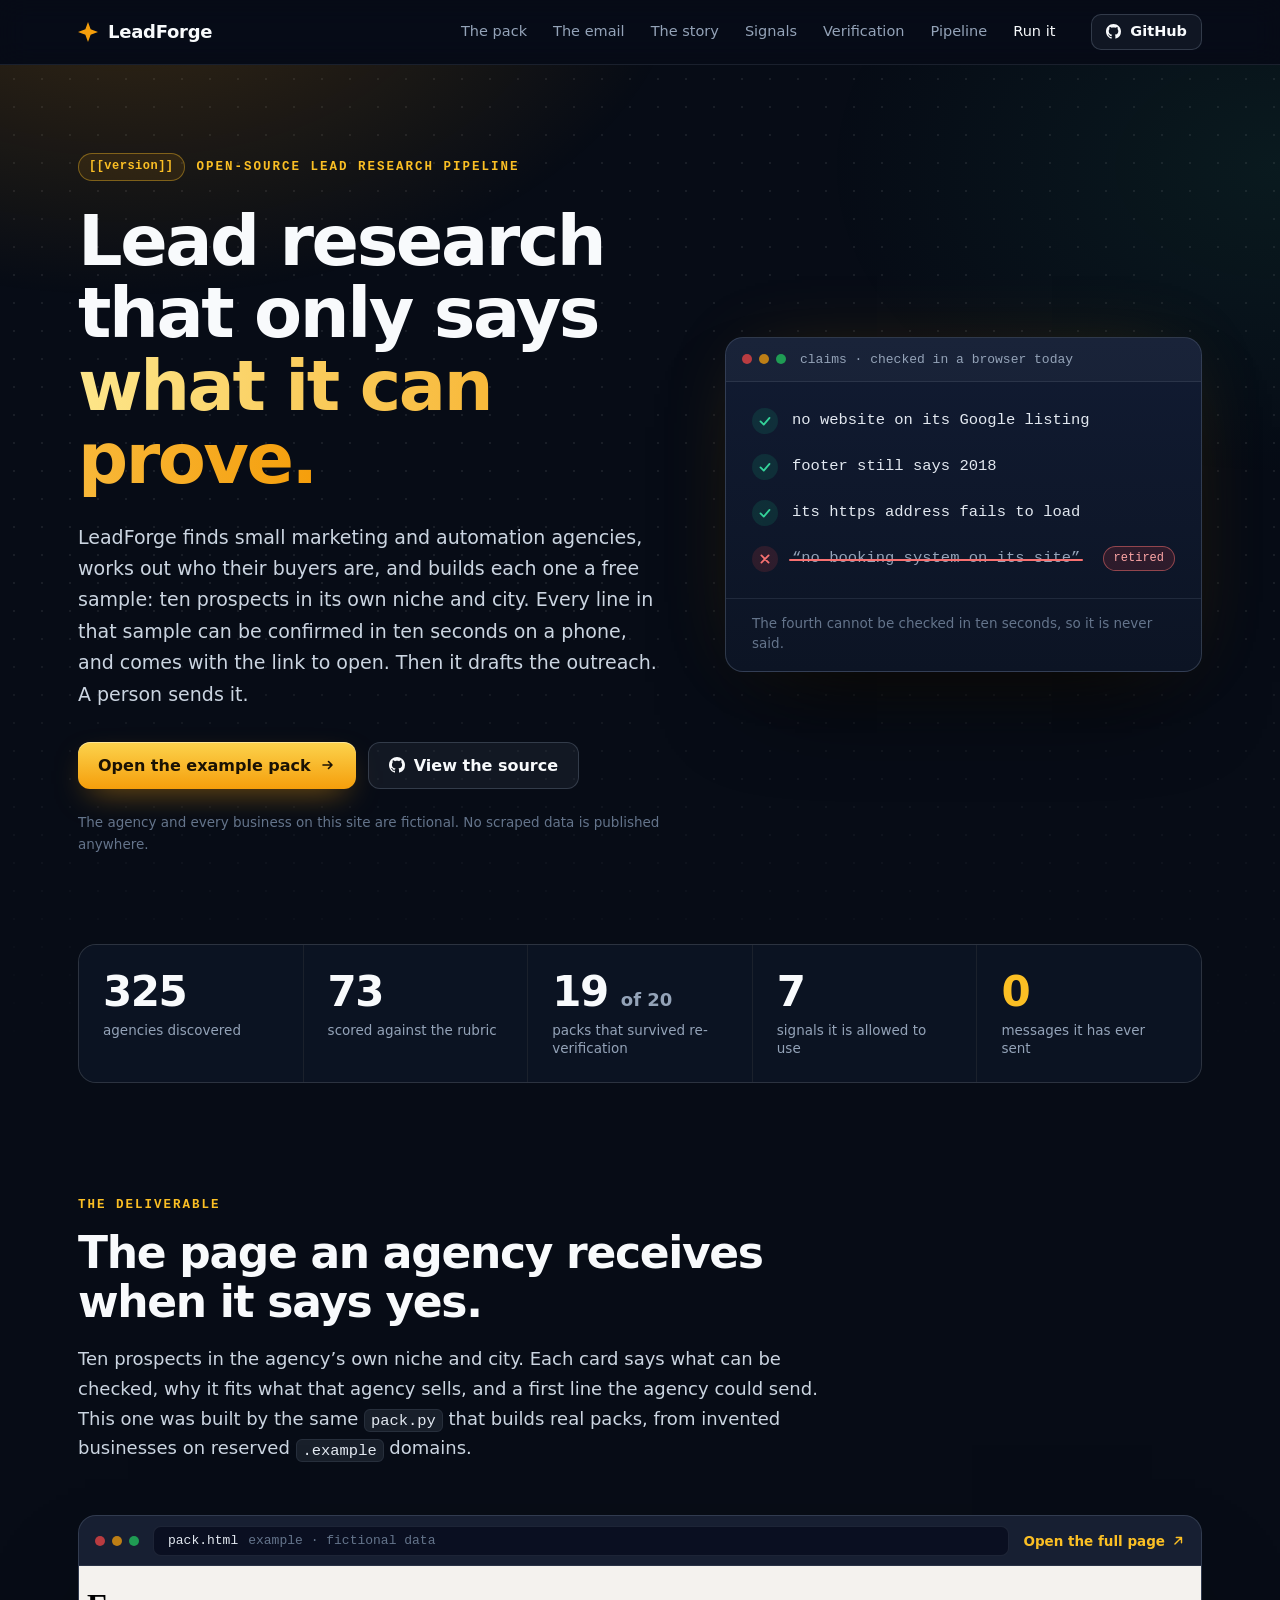
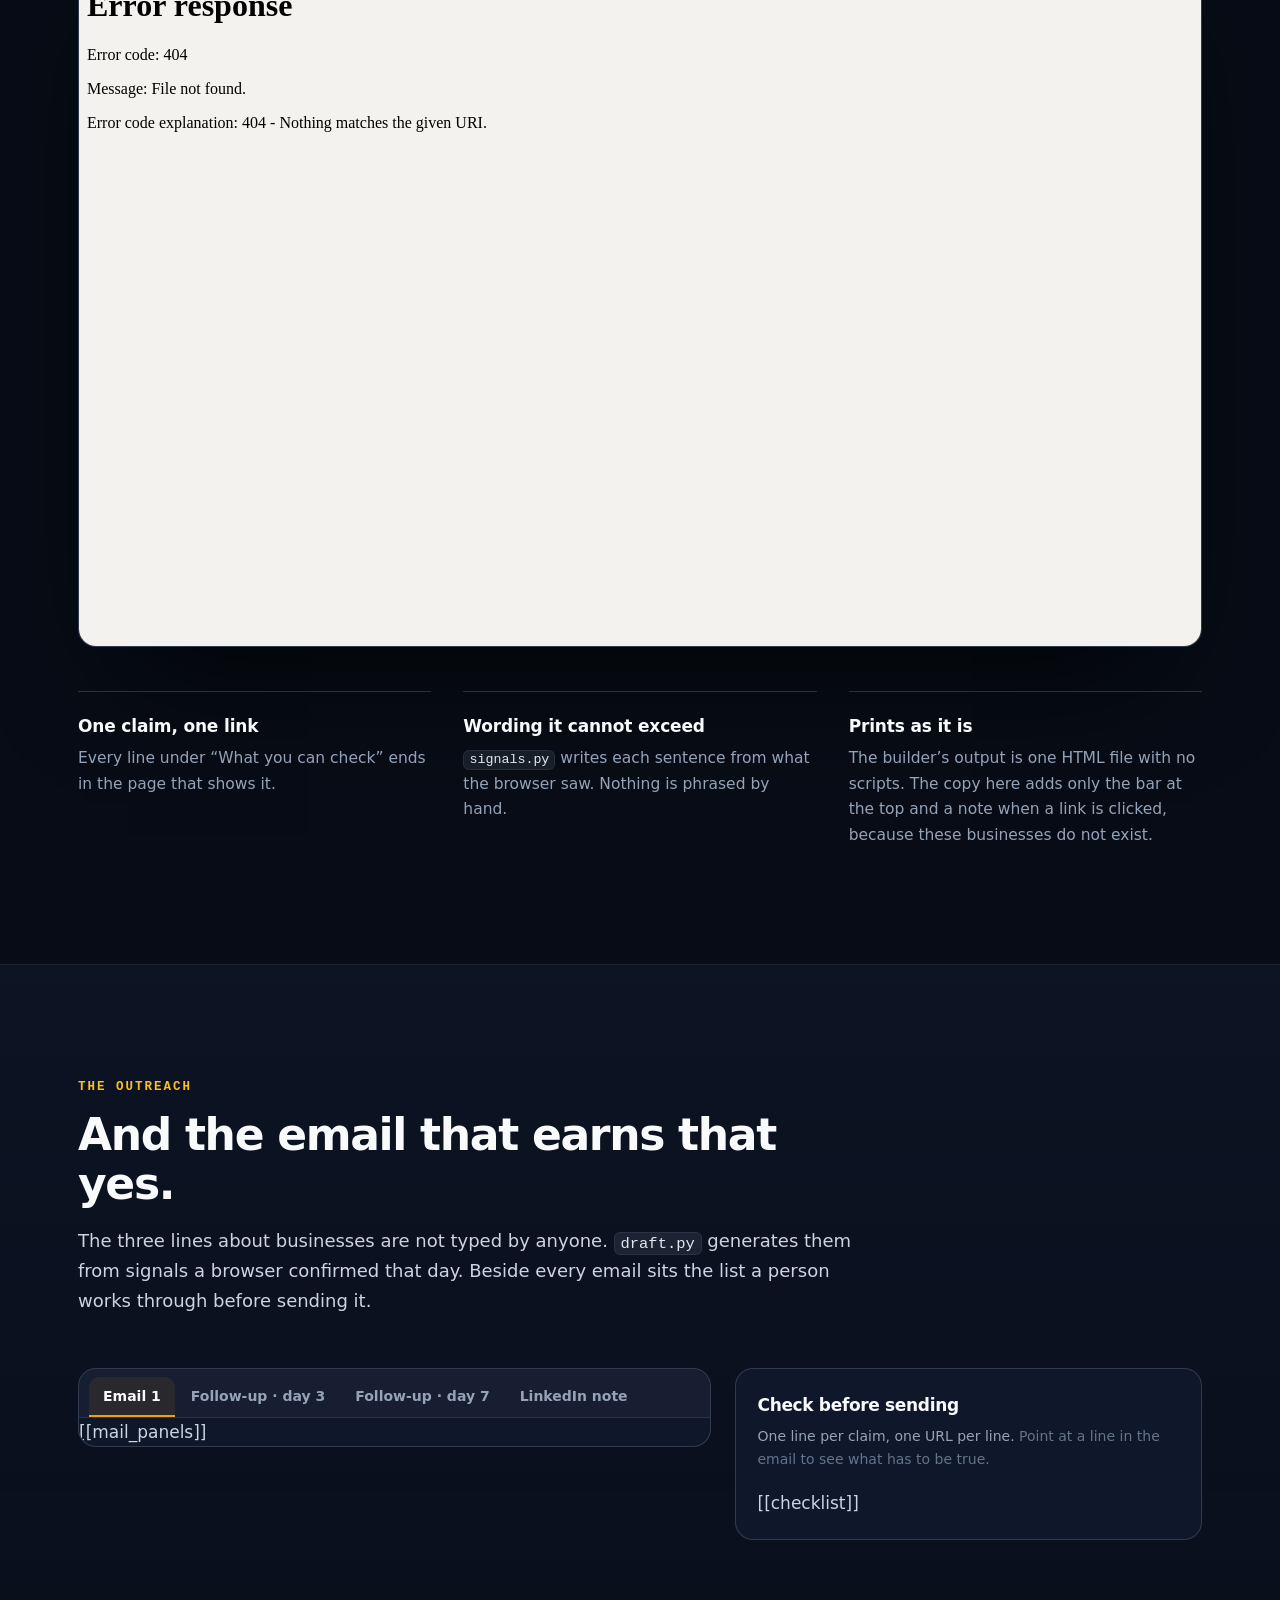
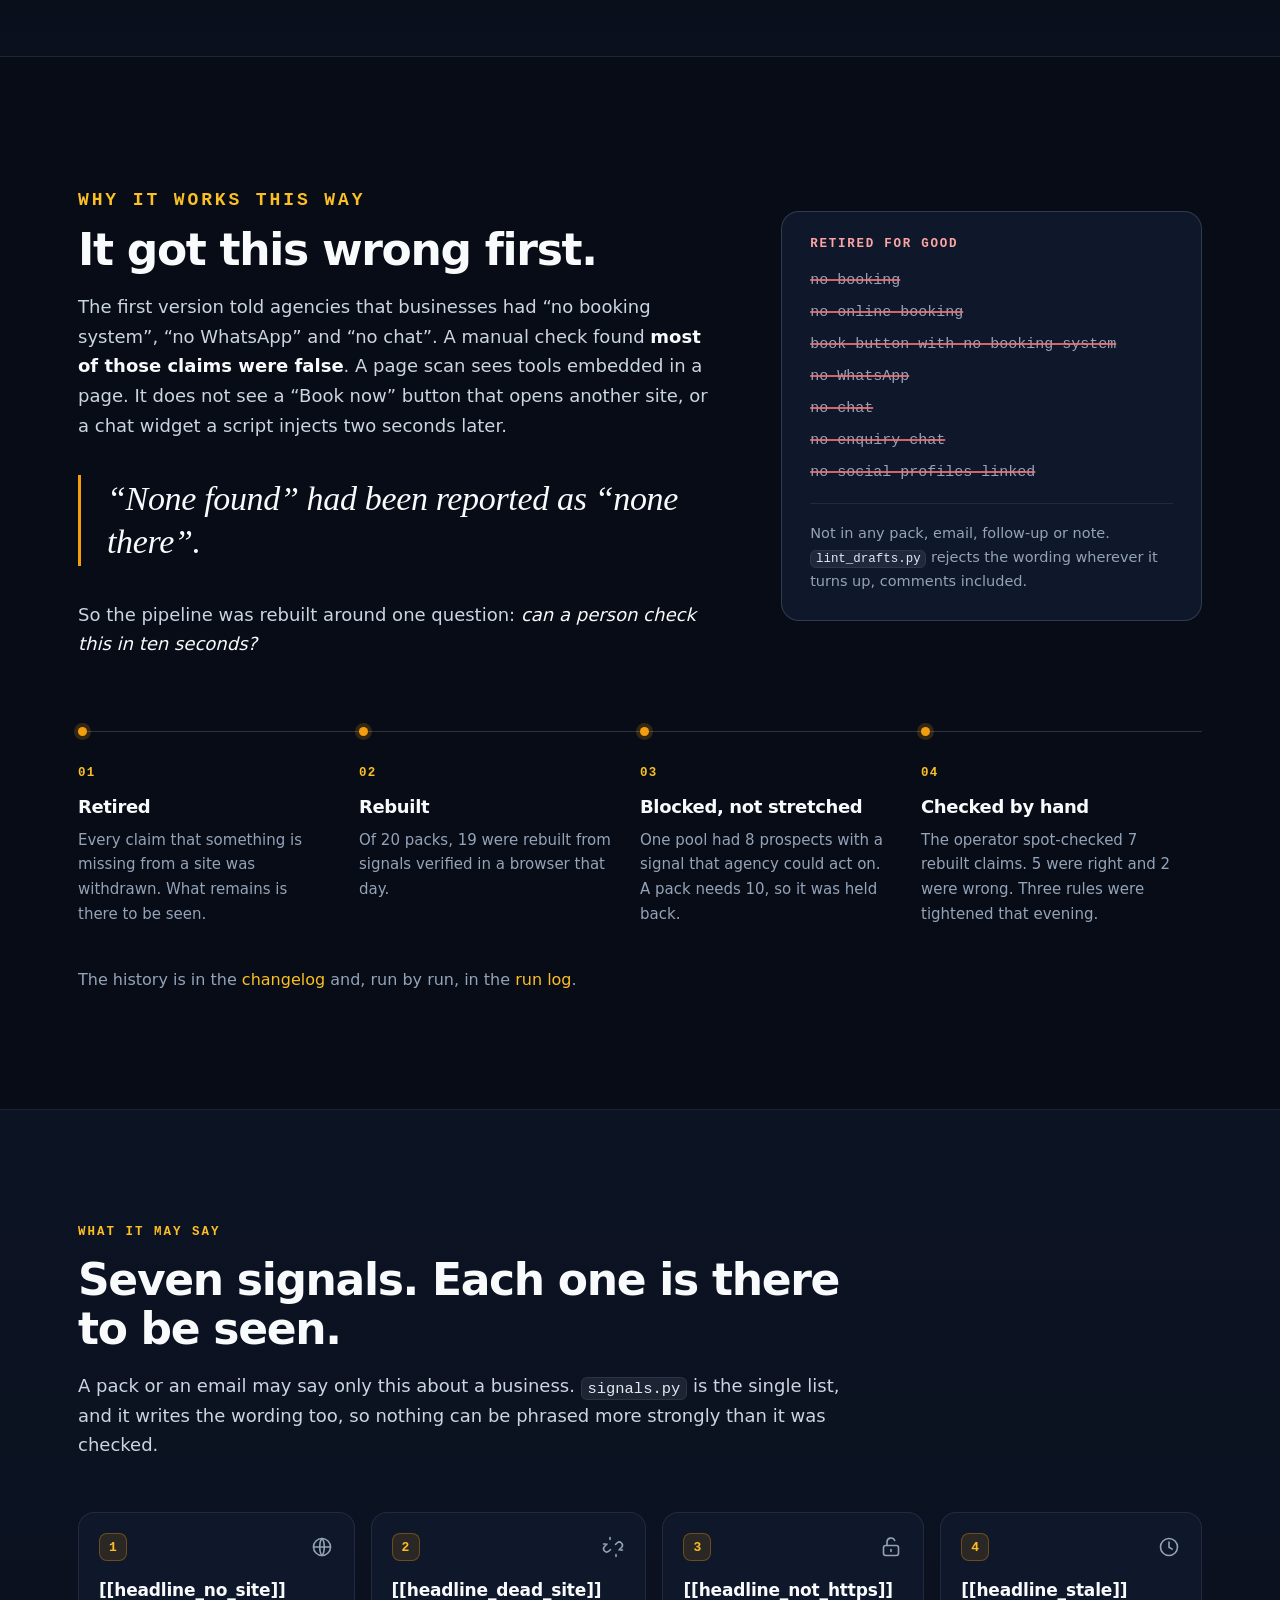
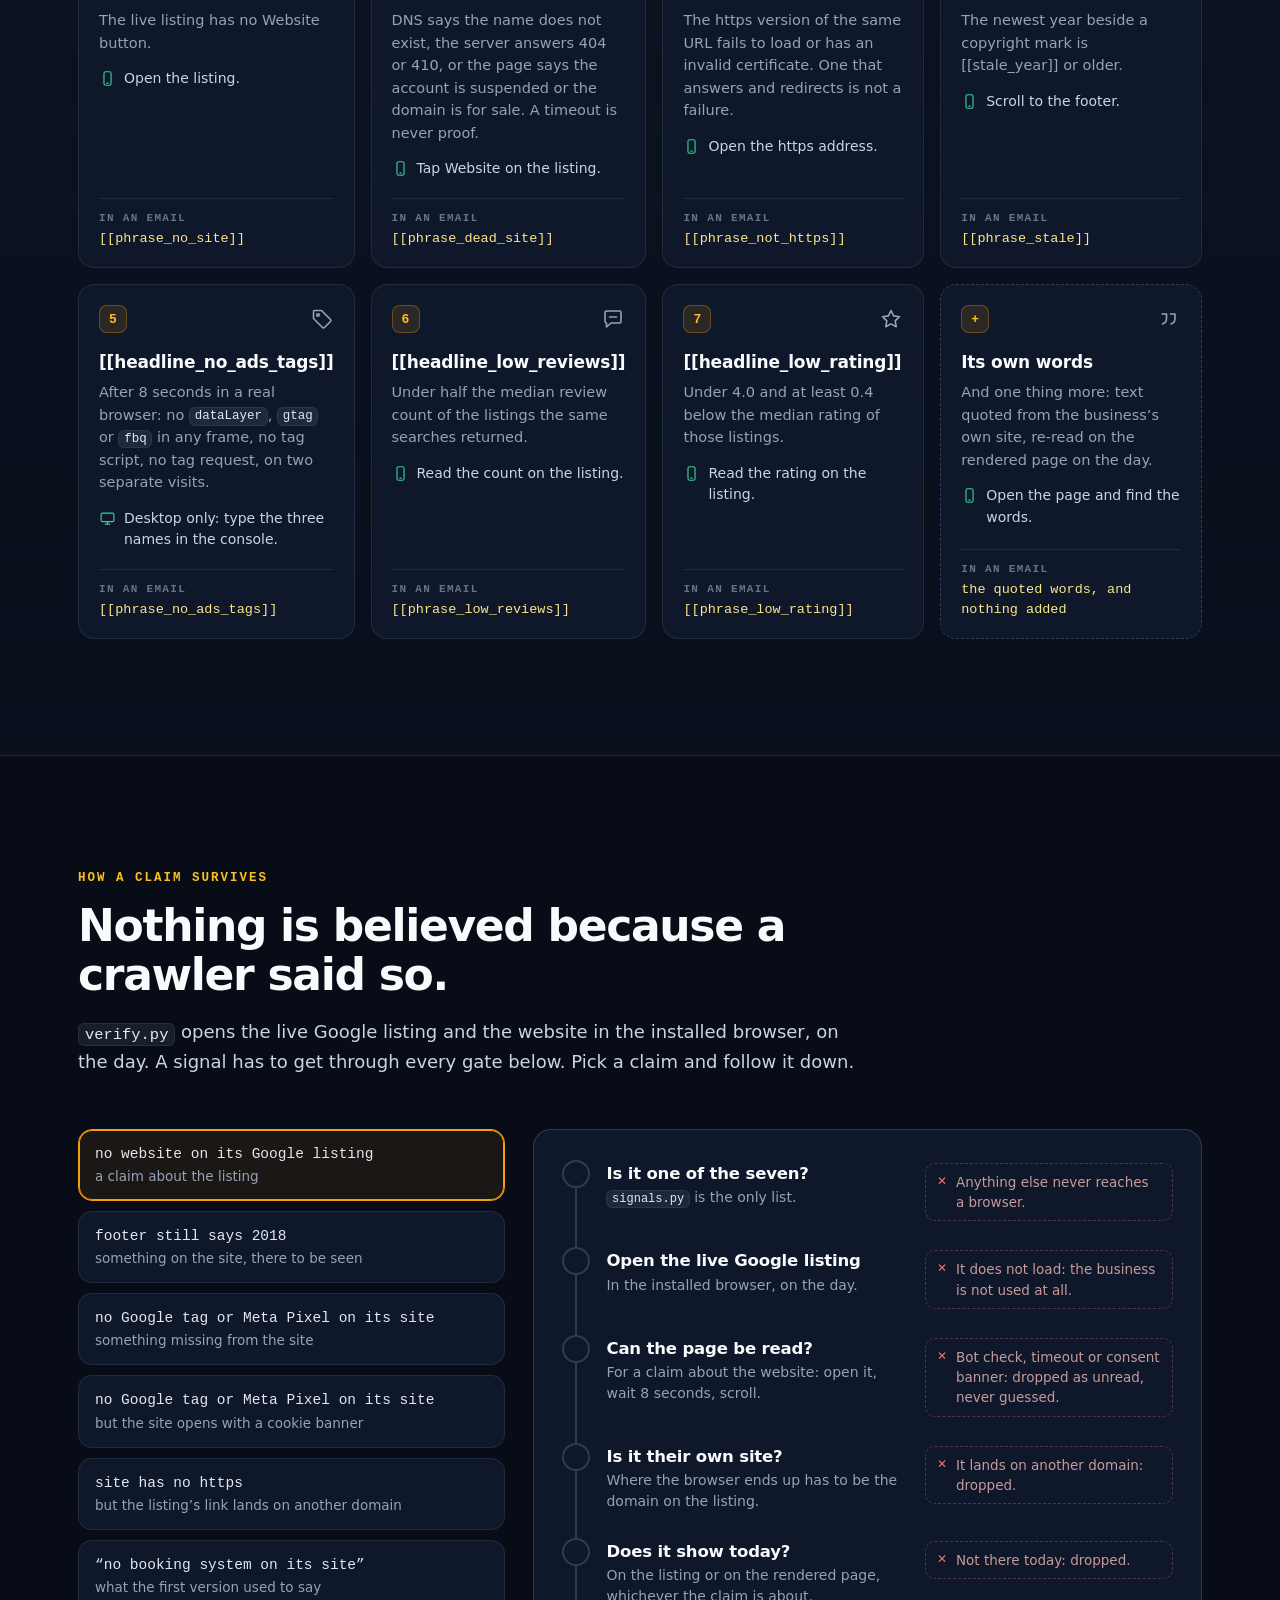
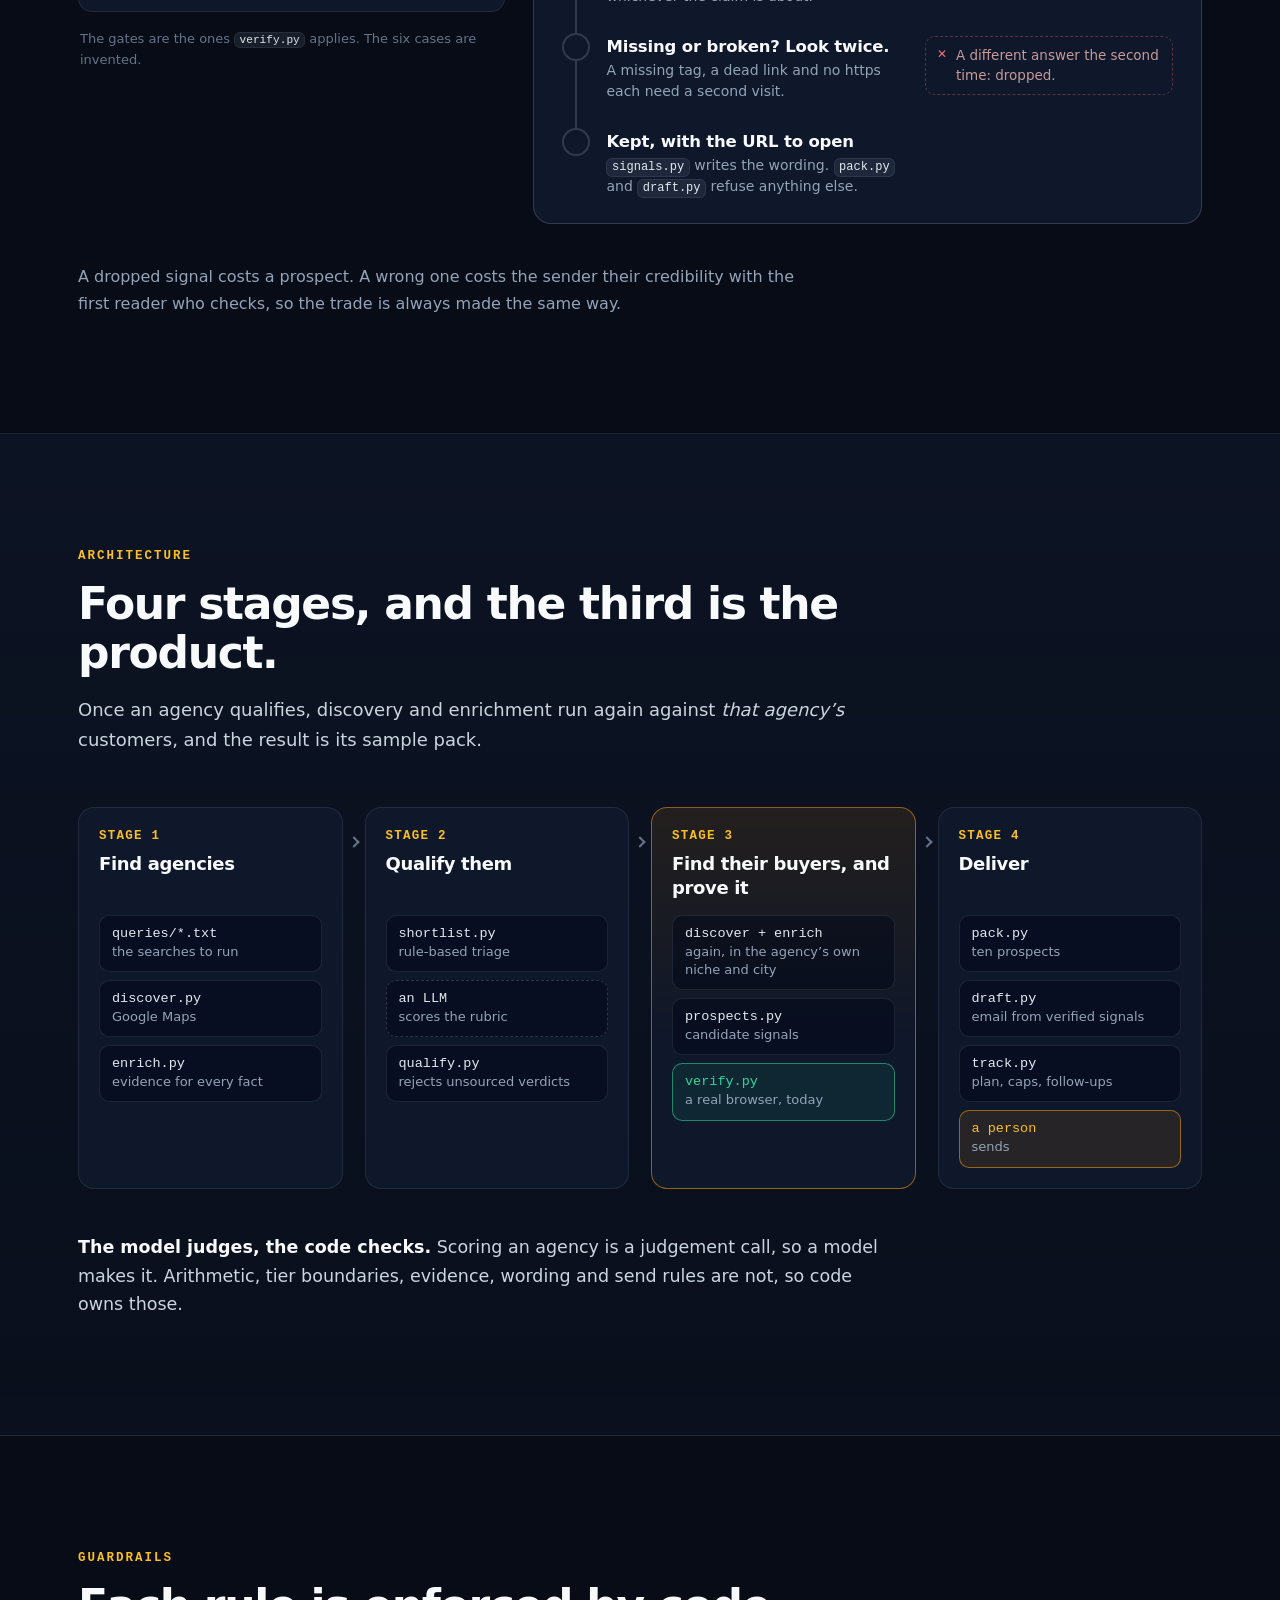
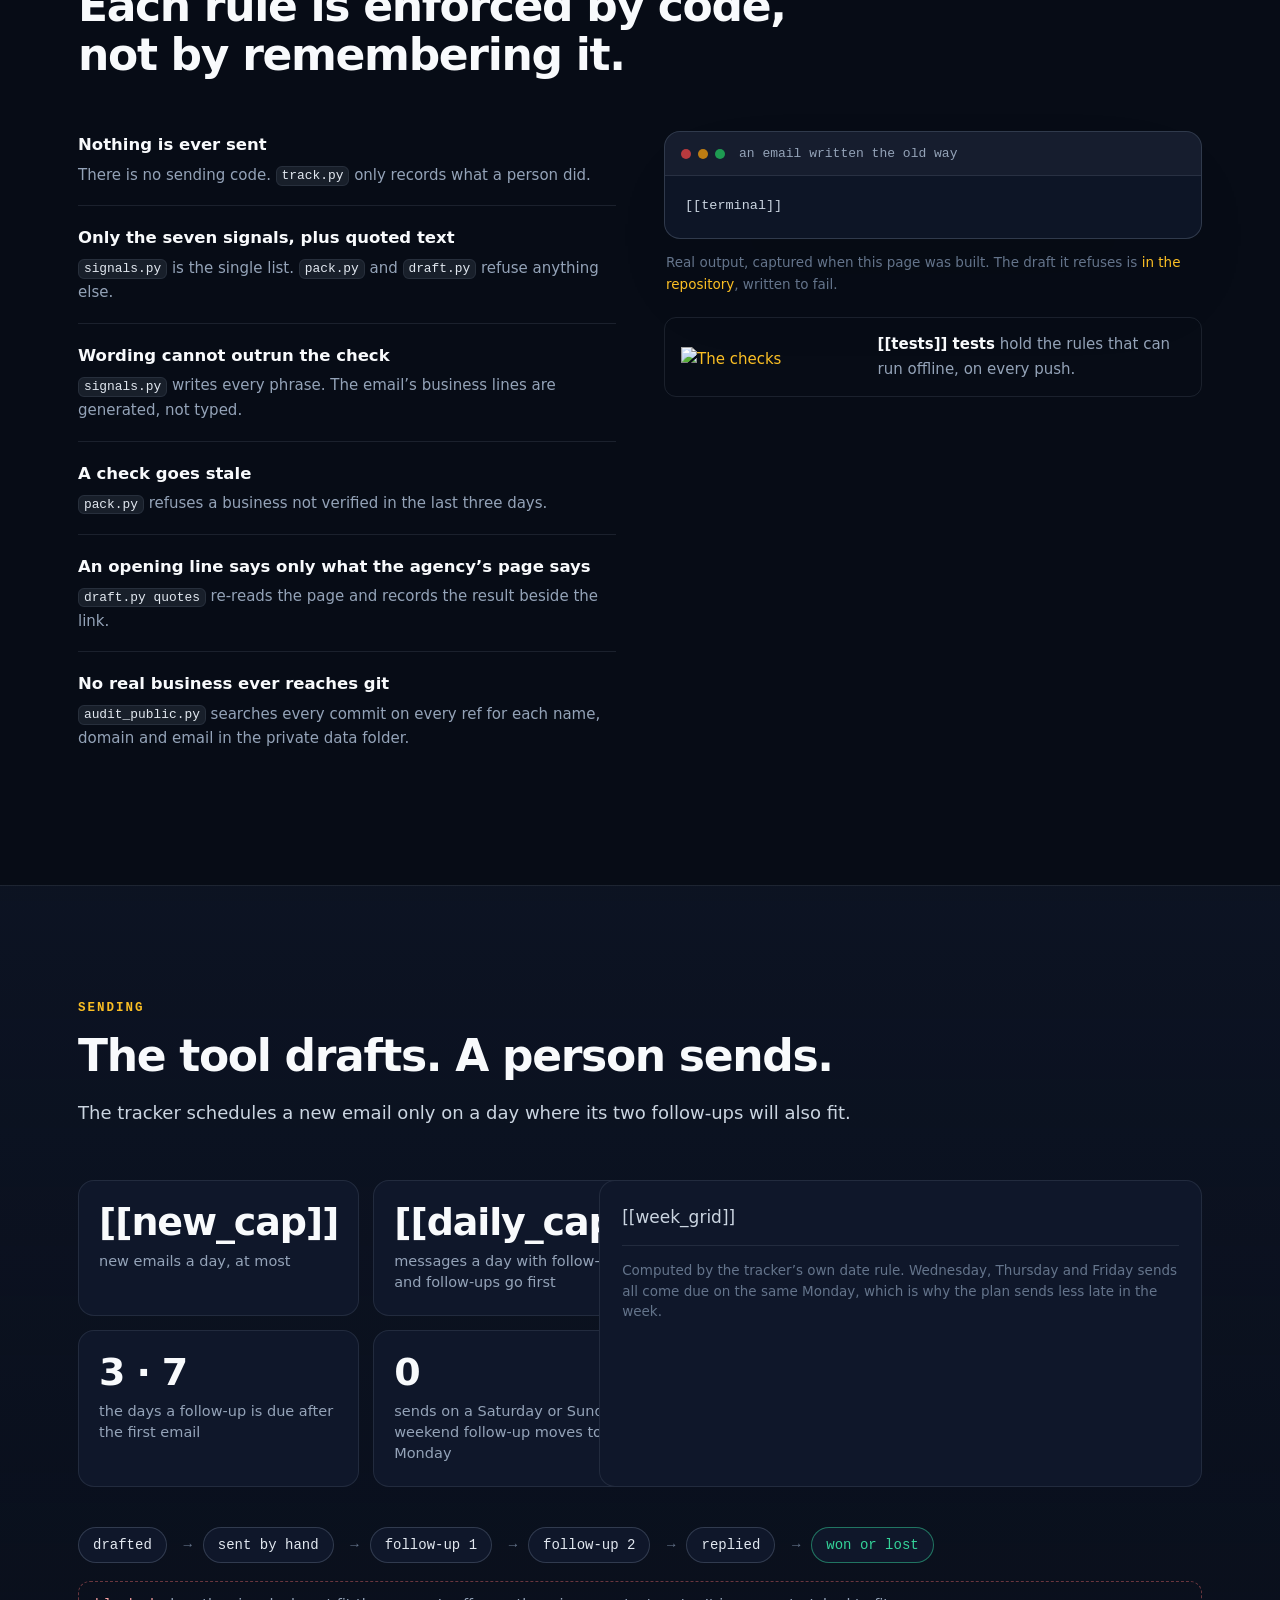
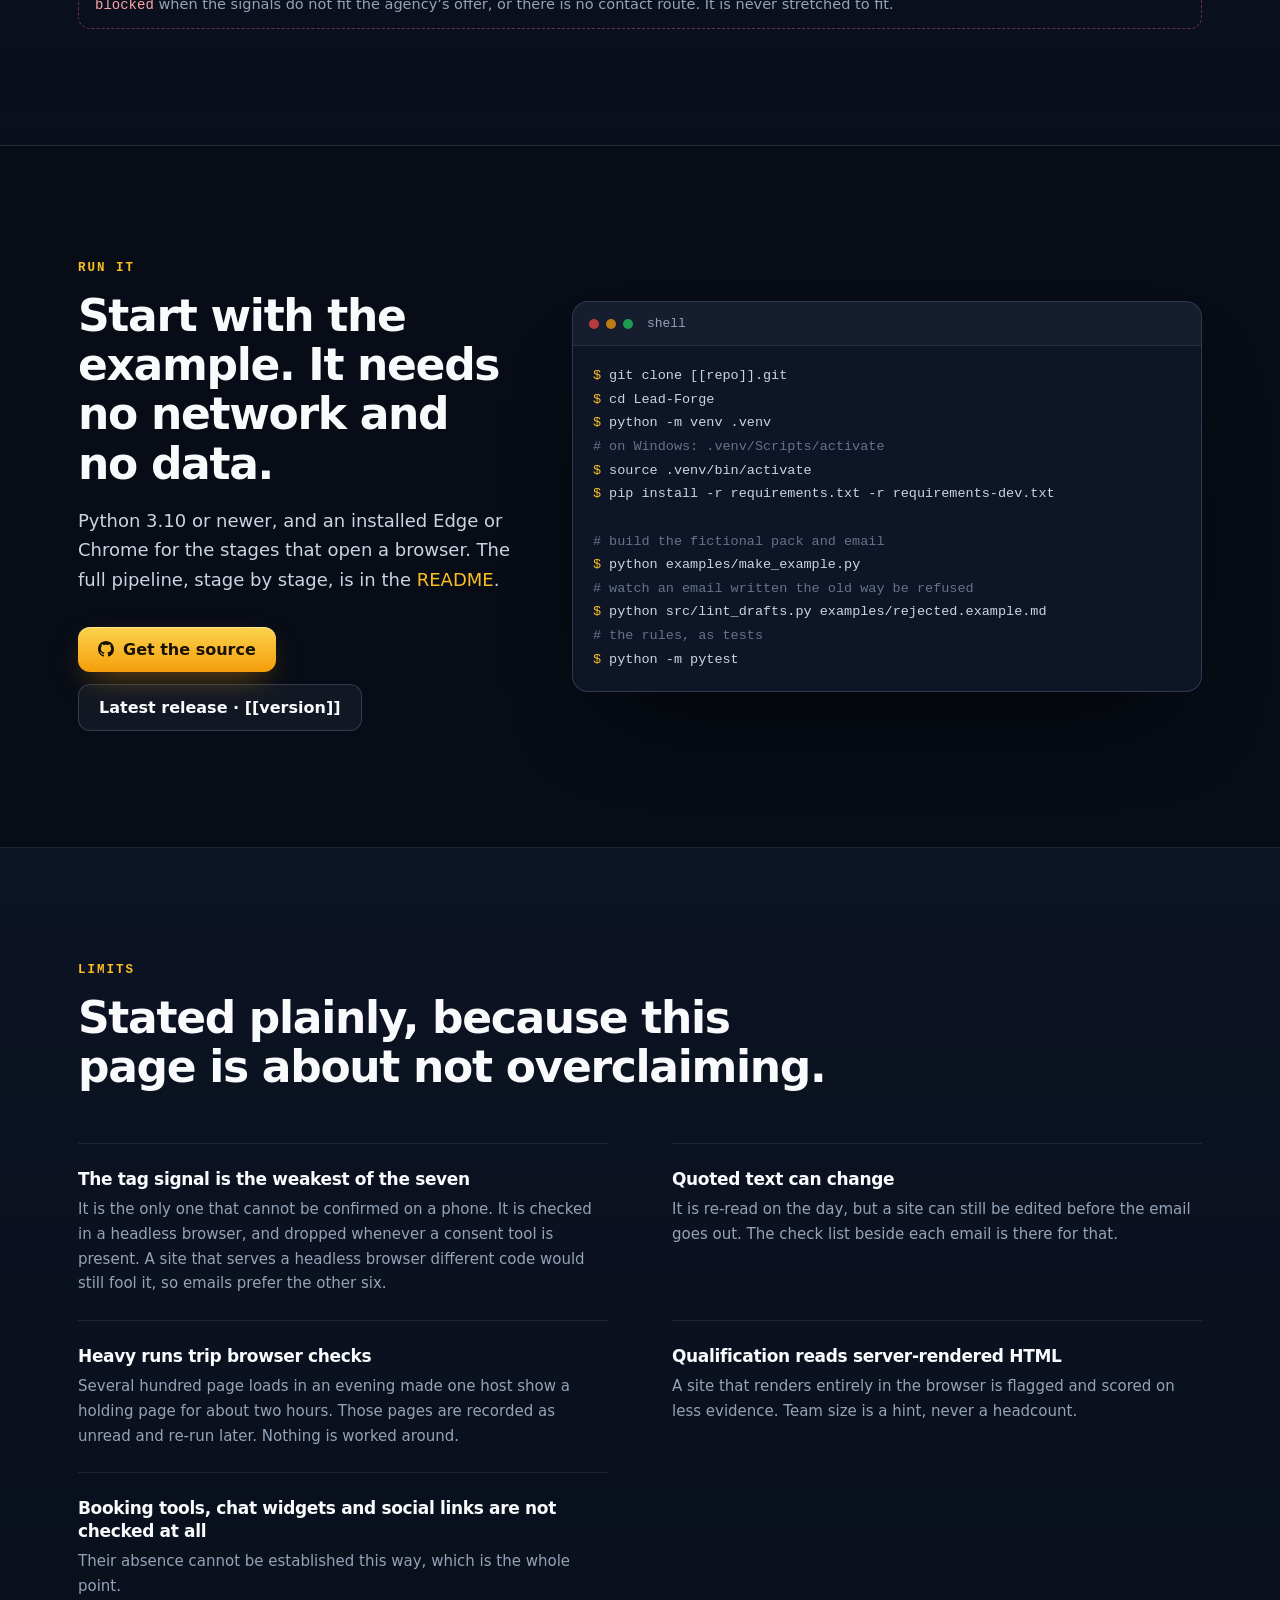
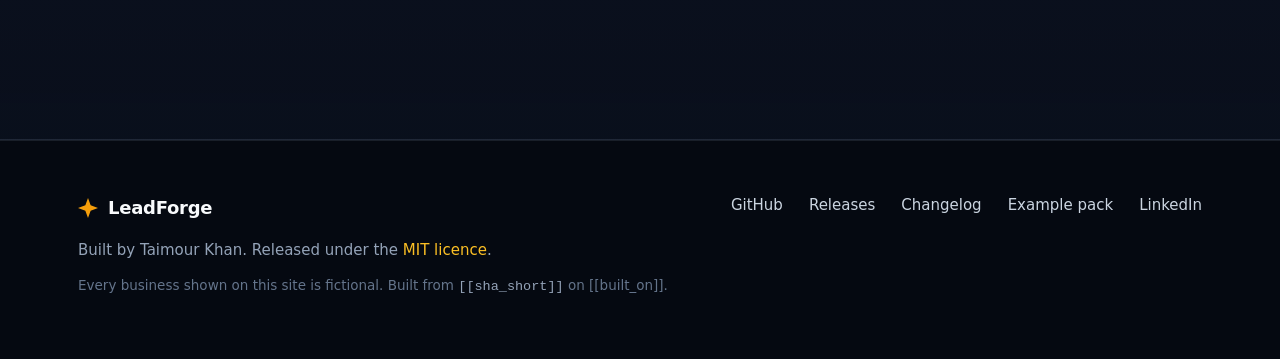
==== docs/site/index.html @ 4bba2201 "A live page: the example pack as a real page, built from the repository docs/site/ is the page and d" ====
<!doctype html>
<html lang="en">
<head>
<meta charset="utf-8">
<meta name="viewport" content="width=device-width, initial-scale=1">
<title>LeadForge · Lead research that only says what it can prove</title>
<meta name="description" content="An open-source pipeline that finds small agencies, builds each one a free sample of ten prospects, and confirms every claim in a real browser before a person sends anything.">
<meta name="theme-color" content="#070c16">
<link rel="canonical" href="[[site_url]]">
<link rel="icon" href="favicon.svg" type="image/svg+xml">
<meta property="og:type" content="website">
<meta property="og:site_name" content="LeadForge">
<meta property="og:title" content="LeadForge · Lead research that only says what it can prove">
<meta property="og:description" content="Finds small agencies, builds each one a free sample of ten prospects, and confirms every claim in a real browser. A person sends.">
<meta property="og:url" content="[[site_url]]">
<meta property="og:image" content="[[site_url]]social-preview.png">
<meta property="og:image:width" content="1280">
<meta property="og:image:height" content="640">
<meta name="twitter:card" content="summary_large_image">
<link rel="stylesheet" href="site.css">
<script>document.documentElement.classList.add('js')</script>
</head>
<body>

<svg class="sprite" aria-hidden="true">
  <symbol id="i-star" viewBox="0 0 34 34"><path d="M17 0 L21.5 12.5 L34 17 L21.5 21.5 L17 34 L12.5 21.5 L0 17 L12.5 12.5 Z" fill="currentColor"/></symbol>
  <symbol id="i-github" viewBox="0 0 16 16"><path fill="currentColor" d="M8 0C3.58 0 0 3.58 0 8c0 3.54 2.29 6.53 5.47 7.59.4.07.55-.17.55-.38 0-.19-.01-.82-.01-1.49-2.01.37-2.53-.49-2.69-.94-.09-.23-.48-.94-.82-1.13-.28-.15-.68-.52-.01-.53.63-.01 1.08.58 1.23.82.72 1.21 1.87.87 2.33.66.07-.52.28-.87.51-1.07-1.78-.2-3.64-.89-3.64-3.95 0-.87.31-1.59.82-2.15-.08-.2-.36-1.02.08-2.12 0 0 .67-.21 2.2.82.64-.18 1.32-.27 2-.27s1.36.09 2 .27c1.53-1.04 2.2-.82 2.2-.82.44 1.1.16 1.92.08 2.12.51.56.82 1.27.82 2.15 0 3.07-1.87 3.75-3.65 3.95.29.25.54.73.54 1.48 0 1.07-.01 1.93-.01 2.2 0 .21.15.46.55.38A8.01 8.01 0 0 0 16 8c0-4.42-3.58-8-8-8Z"/></symbol>
  <symbol id="i-arrow" viewBox="0 0 16 16"><path d="M3 8h9M8.5 4.5 12 8l-3.5 3.5" fill="none" stroke="currentColor" stroke-width="1.6" stroke-linecap="round" stroke-linejoin="round"/></symbol>
  <symbol id="i-out" viewBox="0 0 16 16"><path d="M6 4h6v6M12 4 4.5 11.5" fill="none" stroke="currentColor" stroke-width="1.6" stroke-linecap="round" stroke-linejoin="round"/></symbol>
  <symbol id="i-check" viewBox="0 0 20 20"><path d="M5 10.5 8.6 14 15 6.5" fill="none" stroke="currentColor" stroke-width="2" stroke-linecap="round" stroke-linejoin="round"/></symbol>
  <symbol id="i-x" viewBox="0 0 20 20"><path d="M6 6l8 8M14 6l-8 8" fill="none" stroke="currentColor" stroke-width="2" stroke-linecap="round"/></symbol>
  <symbol id="i-phone" viewBox="0 0 24 24"><rect x="7" y="2.5" width="10" height="19" rx="2.5" fill="none" stroke="currentColor" stroke-width="1.6"/><path d="M11 18.5h2" stroke="currentColor" stroke-width="1.6" stroke-linecap="round"/></symbol>
  <symbol id="i-desktop" viewBox="0 0 24 24"><g fill="none" stroke="currentColor" stroke-width="1.6" stroke-linecap="round" stroke-linejoin="round"><rect x="3" y="4.5" width="18" height="12" rx="2"/><path d="M9 20h6M12 16.5V20"/></g></symbol>
  <symbol id="s-no_site" viewBox="0 0 24 24"><g fill="none" stroke="currentColor" stroke-width="1.6" stroke-linecap="round"><circle cx="12" cy="12" r="8.5"/><path d="M3.5 12h17M12 3.5c-3 3.2-3 13.800 0 17M12 3.500c3 3.200 3 13.800 0 17"/></g></symbol>
  <symbol id="s-dead_site" viewBox="0 0 24 24"><g fill="none" stroke="currentColor" stroke-width="1.6" stroke-linecap="round" stroke-linejoin="round"><path d="M9.500 14.500 7.800 16.200a3.200 3.200 0 0 1-4.500-4.500l2.700-2.700"/><path d="M14.500 9.500l1.700-1.700a3.200 3.200 0 0 1 4.500 4.500l-2.700 2.700"/><path d="M9 4.500v-2M4.500 9h-2M15 19.500v2M19.500 15h2"/></g></symbol>
  <symbol id="s-not_https" viewBox="0 0 24 24"><g fill="none" stroke="currentColor" stroke-width="1.6" stroke-linecap="round" stroke-linejoin="round"><rect x="4.500" y="10.500" width="15" height="10" rx="2.200"/><path d="M8 10.500V7a4 4 0 0 1 7.700-1.500"/><path d="M12 14.500v2"/></g></symbol>
  <symbol id="s-stale" viewBox="0 0 24 24"><g fill="none" stroke="currentColor" stroke-width="1.6" stroke-linecap="round" stroke-linejoin="round"><circle cx="12" cy="12" r="8.500"/><path d="M12 7v5.200l3.200 1.900"/></g></symbol>
  <symbol id="s-no_ads_tags" viewBox="0 0 24 24"><g fill="none" stroke="currentColor" stroke-width="1.6" stroke-linecap="round" stroke-linejoin="round"><path d="M3.500 11.500V4.500a1 1 0 0 1 1-1h7l9 9a1.400 1.400 0 0 1 0 2l-6 6a1.400 1.400 0 0 1-2 0z"/><circle cx="8" cy="8" r="1.300"/></g></symbol>
  <symbol id="s-low_reviews" viewBox="0 0 24 24"><g fill="none" stroke="currentColor" stroke-width="1.6" stroke-linecap="round" stroke-linejoin="round"><path d="M4 5.500a1.500 1.500 0 0 1 1.500-1.500h13A1.500 1.500 0 0 1 20 5.500v9a1.500 1.500 0 0 1-1.500 1.500H10l-4.500 4v-4A1.500 1.500 0 0 1 4 14.500z"/><path d="M8.500 10h7"/></g></symbol>
  <symbol id="s-low_rating" viewBox="0 0 24 24"><path d="M12 3.500l2.600 5.400 5.900.8-4.300 4.100 1 5.900L12 16.900l-5.200 2.800 1-5.900L3.500 9.700l5.900-.8z" fill="none" stroke="currentColor" stroke-width="1.6" stroke-linejoin="round"/></symbol>
  <symbol id="s-quote" viewBox="0 0 24 24"><g fill="none" stroke="currentColor" stroke-width="1.6" stroke-linecap="round" stroke-linejoin="round"><path d="M5 7h4.500v4.500c0 2.800-1.500 4.700-4 5.500"/><path d="M13.500 7H18v4.500c0 2.800-1.500 4.700-4 5.500"/></g></symbol>
</svg>

<a class="skip" href="#main">Skip to the content</a>

<header class="nav">
  <div class="wrap nav-in">
    <a class="brand" href="./" aria-label="LeadForge, home"><svg><use href="#i-star"/></svg><span>LeadForge</span></a>
    <nav aria-label="Sections">
      <a href="#pack">The pack</a>
      <a href="#email">The email</a>
      <a href="#story">The story</a>
      <a href="#signals">Signals</a>
      <a href="#verify">Verification</a>
      <a href="#pipeline">Pipeline</a>
      <a href="#run">Run it</a>
    </nav>
    <a class="btn small ghost" href="[[repo]]"><svg><use href="#i-github"/></svg>GitHub</a>
  </div>
</header>

<main id="main">

<!-- Hero -->
<section class="hero">
  <div class="wrap hero-in">
    <div class="hero-copy">
      <p class="eyebrow"><span class="pill">[[version]]</span>Open-source lead research pipeline</p>
      <h1>Lead research that only says <span class="ink">what it can prove.</span></h1>
      <p class="lede">LeadForge finds small marketing and automation agencies, works out who their buyers are, and builds each one a free sample: ten prospects in its own niche and city. Every line in that sample can be confirmed in ten seconds on a phone, and comes with the link to open. Then it drafts the outreach. A person sends it.</p>
      <div class="cta">
        <a class="btn" href="pack.html">Open the example pack <svg><use href="#i-arrow"/></svg></a>
        <a class="btn ghost" href="[[repo]]"><svg><use href="#i-github"/></svg>View the source</a>
      </div>
      <p class="fine">The agency and every business on this site are fictional. No scraped data is published anywhere.</p>
    </div>

    <div class="sheet" role="img" aria-label="A list of claims. Three are confirmed with a tick. The fourth, no booking system on its site, is struck out and marked retired.">
      <div class="bar"><span class="dots"><i></i><i></i><i></i></span><span>claims · checked in a browser today</span></div>
      <ul>
        <li class="ok"><span class="mark"><svg><use href="#i-check"/></svg></span>no website on its Google listing</li>
        <li class="ok"><span class="mark"><svg><use href="#i-check"/></svg></span>footer still says 2018</li>
        <li class="ok"><span class="mark"><svg><use href="#i-check"/></svg></span>its https address fails to load</li>
        <li class="no"><span class="mark"><svg><use href="#i-x"/></svg></span><span class="struck">“no booking system on its site”</span><em>retired</em></li>
      </ul>
      <p class="sheet-note">The fourth cannot be checked in ten seconds, so it is never said.</p>
    </div>
  </div>

  <div class="wrap">
    <dl class="stats">
      <div><dt>agencies discovered</dt><dd data-count="325">325</dd></div>
      <div><dt>scored against the rubric</dt><dd data-count="73">73</dd></div>
      <div><dt>packs that survived re-verification</dt><dd>19 <small>of 20</small></dd></div>
      <div><dt>signals it is allowed to use</dt><dd data-count="7">7</dd></div>
      <div><dt>messages it has ever sent</dt><dd class="zero">0</dd></div>
    </dl>
  </div>
</section>

<!-- The pack -->
<section id="pack" class="band">
  <div class="wrap">
    <header class="head reveal">
      <p class="kicker">The deliverable</p>
      <h2>The page an agency receives when it says yes.</h2>
      <p>Ten prospects in the agency’s own niche and city. Each card says what can be checked, why it fits what that agency sells, and a first line the agency could send. This one was built by the same <code>pack.py</code> that builds real packs, from invented businesses on reserved <code>.example</code> domains.</p>
    </header>

    <div class="frame reveal">
      <div class="bar">
        <span class="dots"><i></i><i></i><i></i></span>
        <span class="url">pack.html<em>example · fictional data</em></span>
        <a class="open" href="pack.html">Open the full page <svg><use href="#i-out"/></svg></a>
      </div>
      <iframe src="pack.html" title="The example pack: ten fictional dental clinics in Dubai" loading="lazy"></iframe>
    </div>

    <ul class="trio reveal">
      <li><h3>One claim, one link</h3><p>Every line under “What you can check” ends in the page that shows it.</p></li>
      <li><h3>Wording it cannot exceed</h3><p><code>signals.py</code> writes each sentence from what the browser saw. Nothing is phrased by hand.</p></li>
      <li><h3>Prints as it is</h3><p>The builder’s output is one HTML file with no scripts. The copy here adds only the bar at the top and a note when a link is clicked, because these businesses do not exist.</p></li>
    </ul>
  </div>
</section>

<!-- The email -->
<section id="email" class="band alt">
  <div class="wrap">
    <header class="head reveal">
      <p class="kicker">The outreach</p>
      <h2>And the email that earns that yes.</h2>
      <p>The three lines about businesses are not typed by anyone. <code>draft.py</code> generates them from signals a browser confirmed that day. Beside every email sits the list a person works through before sending it.</p>
    </header>

    <div class="mail-grid reveal" data-picks>
      <div class="mail">
        <div class="tabs" role="tablist" aria-label="The drafted messages">
          <button role="tab" id="t-email1" aria-controls="m-email1" aria-selected="true">Email 1</button>
          <button role="tab" id="t-fu1" aria-controls="m-fu1" aria-selected="false" tabindex="-1">Follow-up · day 3</button>
          <button role="tab" id="t-fu2" aria-controls="m-fu2" aria-selected="false" tabindex="-1">Follow-up · day 7</button>
          <button role="tab" id="t-linkedin" aria-controls="m-linkedin" aria-selected="false" tabindex="-1">LinkedIn note</button>
        </div>
[[mail_panels]]
      </div>

      <aside class="checks" aria-label="Check before sending">
        <h3>Check before sending</h3>
        <p class="sub">One line per claim, one URL per line. <span class="hint">Point at a line in the email to see what has to be true.</span></p>
[[checklist]]
      </aside>
    </div>
  </div>
</section>

<!-- The story -->
<section id="story" class="band">
  <div class="wrap story">
    <div class="reveal">
      <p class="kicker">Why it works this way</p>
      <h2>It got this wrong first.</h2>
      <p>The first version told agencies that businesses had “no booking system”, “no WhatsApp” and “no chat”. A manual check found <strong>most of those claims were false</strong>. A page scan sees tools embedded in a page. It does not see a “Book now” button that opens another site, or a chat widget a script injects two seconds later.</p>
      <blockquote>“None found” had been reported as “none there”.</blockquote>
      <p>So the pipeline was rebuilt around one question: <em>can a person check this in ten seconds?</em></p>
    </div>

    <div class="retired reveal" aria-label="Retired for good">
      <h3>Retired for good</h3>
      <ul>
        <li>no booking</li>
        <li>no online booking</li>
        <li>book button with no booking system</li>
        <li>no WhatsApp</li>
        <li>no chat</li>
        <li>no enquiry chat</li>
        <li>no social profiles linked</li>
      </ul>
      <p>Not in any pack, email, follow-up or note. <code>lint_drafts.py</code> rejects the wording wherever it turns up, comments included.</p>
    </div>
  </div>

  <div class="wrap">
    <ol class="steps reveal">
      <li><span>01</span><h3>Retired</h3><p>Every claim that something is missing from a site was withdrawn. What remains is there to be seen.</p></li>
      <li><span>02</span><h3>Rebuilt</h3><p>Of 20 packs, 19 were rebuilt from signals verified in a browser that day.</p></li>
      <li><span>03</span><h3>Blocked, not stretched</h3><p>One pool had 8 prospects with a signal that agency could act on. A pack needs 10, so it was held back.</p></li>
      <li><span>04</span><h3>Checked by hand</h3><p>The operator spot-checked 7 rebuilt claims. 5 were right and 2 were wrong. Three rules were tightened that evening.</p></li>
    </ol>
    <p class="after reveal">The history is in the <a href="[[repo]]/blob/main/CHANGELOG.md">changelog</a> and, run by run, in the <a href="[[repo]]/blob/main/RUNLOG.md">run log</a>.</p>
  </div>
</section>

<!-- The seven signals -->
<section id="signals" class="band alt">
  <div class="wrap">
    <header class="head reveal">
      <p class="kicker">What it may say</p>
      <h2>Seven signals. Each one is there to be seen.</h2>
      <p>A pack or an email may say only this about a business. <code>signals.py</code> is the single list, and it writes the wording too, so nothing can be phrased more strongly than it was checked.</p>
    </header>

    <ol class="signals reveal">
      <li>
        <div class="top"><span class="num">1</span><svg><use href="#s-no_site"/></svg></div>
        <h3>[[headline_no_site]]</h3>
        <p>The live listing has no Website button.</p>
        <p class="how"><svg><use href="#i-phone"/></svg>Open the listing.</p>
        <p class="says"><span>In an email</span>[[phrase_no_site]]</p>
      </li>
      <li>
        <div class="top"><span class="num">2</span><svg><use href="#s-dead_site"/></svg></div>
        <h3>[[headline_dead_site]]</h3>
        <p>DNS says the name does not exist, the server answers 404 or 410, or the page says the account is suspended or the domain is for sale. A timeout is never proof.</p>
        <p class="how"><svg><use href="#i-phone"/></svg>Tap Website on the listing.</p>
        <p class="says"><span>In an email</span>[[phrase_dead_site]]</p>
      </li>
      <li>
        <div class="top"><span class="num">3</span><svg><use href="#s-not_https"/></svg></div>
        <h3>[[headline_not_https]]</h3>
        <p>The https version of the same URL fails to load or has an invalid certificate. One that answers and redirects is not a failure.</p>
        <p class="how"><svg><use href="#i-phone"/></svg>Open the https address.</p>
        <p class="says"><span>In an email</span>[[phrase_not_https]]</p>
      </li>
      <li>
        <div class="top"><span class="num">4</span><svg><use href="#s-stale"/></svg></div>
        <h3>[[headline_stale]]</h3>
        <p>The newest year beside a copyright mark is [[stale_year]] or older.</p>
        <p class="how"><svg><use href="#i-phone"/></svg>Scroll to the footer.</p>
        <p class="says"><span>In an email</span>[[phrase_stale]]</p>
      </li>
      <li>
        <div class="top"><span class="num">5</span><svg><use href="#s-no_ads_tags"/></svg></div>
        <h3>[[headline_no_ads_tags]]</h3>
        <p>After 8 seconds in a real browser: no <code>dataLayer</code>, <code>gtag</code> or <code>fbq</code> in any frame, no tag script, no tag request, on two separate visits.</p>
        <p class="how"><svg><use href="#i-desktop"/></svg>Desktop only: type the three names in the console.</p>
        <p class="says"><span>In an email</span>[[phrase_no_ads_tags]]</p>
      </li>
      <li>
        <div class="top"><span class="num">6</span><svg><use href="#s-low_reviews"/></svg></div>
        <h3>[[headline_low_reviews]]</h3>
        <p>Under half the median review count of the listings the same searches returned.</p>
        <p class="how"><svg><use href="#i-phone"/></svg>Read the count on the listing.</p>
        <p class="says"><span>In an email</span>[[phrase_low_reviews]]</p>
      </li>
      <li>
        <div class="top"><span class="num">7</span><svg><use href="#s-low_rating"/></svg></div>
        <h3>[[headline_low_rating]]</h3>
        <p>Under 4.0 and at least 0.4 below the median rating of those listings.</p>
        <p class="how"><svg><use href="#i-phone"/></svg>Read the rating on the listing.</p>
        <p class="says"><span>In an email</span>[[phrase_low_rating]]</p>
      </li>
      <li class="plus">
        <div class="top"><span class="num">+</span><svg><use href="#s-quote"/></svg></div>
        <h3>Its own words</h3>
        <p>And one thing more: text quoted from the business’s own site, re-read on the rendered page on the day.</p>
        <p class="how"><svg><use href="#i-phone"/></svg>Open the page and find the words.</p>
        <p class="says"><span>In an email</span>the quoted words, and nothing added</p>
      </li>
    </ol>
  </div>
</section>

<!-- Verification -->
<section id="verify" class="band">
  <div class="wrap">
    <header class="head reveal">
      <p class="kicker">How a claim survives</p>
      <h2>Nothing is believed because a crawler said so.</h2>
      <p><code>verify.py</code> opens the live Google listing and the website in the installed browser, on the day. A signal has to get through every gate below. Pick a claim and follow it down.</p>
    </header>

    <div class="lab reveal" data-lab>
      <div class="cases" role="group" aria-label="Claims to follow">
        <button class="case" aria-pressed="true"><b>no website on its Google listing</b><span>a claim about the listing</span></button>
        <button class="case" aria-pressed="false"><b>footer still says 2018</b><span>something on the site, there to be seen</span></button>
        <button class="case" aria-pressed="false"><b>no Google tag or Meta Pixel on its site</b><span>something missing from the site</span></button>
        <button class="case" aria-pressed="false"><b>no Google tag or Meta Pixel on its site</b><span>but the site opens with a cookie banner</span></button>
        <button class="case" aria-pressed="false"><b>site has no https</b><span>but the listing’s link lands on another domain</span></button>
        <button class="case" aria-pressed="false"><b>“no booking system on its site”</b><span>what the first version used to say</span></button>
        <p class="lab-note">The gates are the ones <code>verify.py</code> applies. The six cases are invented.</p>
      </div>

      <div class="run">
        <ol class="gates">
          <li class="gate">
            <span class="node"></span>
            <div class="what"><h3>Is it one of the seven?</h3><p><code>signals.py</code> is the only list.</p><p class="out"></p></div>
            <p class="drop">Anything else never reaches a browser.</p>
          </li>
          <li class="gate">
            <span class="node"></span>
            <div class="what"><h3>Open the live Google listing</h3><p>In the installed browser, on the day.</p><p class="out"></p></div>
            <p class="drop">It does not load: the business is not used at all.</p>
          </li>
          <li class="gate">
            <span class="node"></span>
            <div class="what"><h3>Can the page be read?</h3><p>For a claim about the website: open it, wait 8 seconds, scroll.</p><p class="out"></p></div>
            <p class="drop">Bot check, timeout or consent banner: dropped as unread, never guessed.</p>
          </li>
          <li class="gate">
            <span class="node"></span>
            <div class="what"><h3>Is it their own site?</h3><p>Where the browser ends up has to be the domain on the listing.</p><p class="out"></p></div>
            <p class="drop">It lands on another domain: dropped.</p>
          </li>
          <li class="gate">
            <span class="node"></span>
            <div class="what"><h3>Does it show today?</h3><p>On the listing or on the rendered page, whichever the claim is about.</p><p class="out"></p></div>
            <p class="drop">Not there today: dropped.</p>
          </li>
          <li class="gate">
            <span class="node"></span>
            <div class="what"><h3>Missing or broken? Look twice.</h3><p>A missing tag, a dead link and no https each need a second visit.</p><p class="out"></p></div>
            <p class="drop">A different answer the second time: dropped.</p>
          </li>
          <li class="gate end">
            <span class="node"></span>
            <div class="what"><h3>Kept, with the URL to open</h3><p><code>signals.py</code> writes the wording. <code>pack.py</code> and <code>draft.py</code> refuse anything else.</p></div>
          </li>
        </ol>
        <p class="verdict" aria-live="polite"></p>
      </div>
    </div>

    <p class="after reveal">A dropped signal costs a prospect. A wrong one costs the sender their credibility with the first reader who checks, so the trade is always made the same way.</p>
  </div>
</section>

<!-- Pipeline -->
<section id="pipeline" class="band alt">
  <div class="wrap">
    <header class="head reveal">
      <p class="kicker">Architecture</p>
      <h2>Four stages, and the third is the product.</h2>
      <p>Once an agency qualifies, discovery and enrichment run again against <em>that agency’s</em> customers, and the result is its sample pack.</p>
    </header>

    <ol class="lanes reveal">
      <li>
        <p class="lane-n">1</p><h3>Find agencies</h3>
        <ul>
          <li><code>queries/*.txt</code><span>the searches to run</span></li>
          <li><code>discover.py</code><span>Google Maps</span></li>
          <li><code>enrich.py</code><span>evidence for every fact</span></li>
        </ul>
      </li>
      <li>
        <p class="lane-n">2</p><h3>Qualify them</h3>
        <ul>
          <li><code>shortlist.py</code><span>rule-based triage</span></li>
          <li class="model"><code>an LLM</code><span>scores the rubric</span></li>
          <li><code>qualify.py</code><span>rejects unsourced verdicts</span></li>
        </ul>
      </li>
      <li class="key">
        <p class="lane-n">3</p><h3>Find their buyers, and prove it</h3>
        <ul>
          <li><code>discover + enrich</code><span>again, in the agency’s own niche and city</span></li>
          <li><code>prospects.py</code><span>candidate signals</span></li>
          <li class="browser"><code>verify.py</code><span>a real browser, today</span></li>
        </ul>
      </li>
      <li>
        <p class="lane-n">4</p><h3>Deliver</h3>
        <ul>
          <li><code>pack.py</code><span>ten prospects</span></li>
          <li><code>draft.py</code><span>email from verified signals</span></li>
          <li><code>track.py</code><span>plan, caps, follow-ups</span></li>
          <li class="human"><code>a person</code><span>sends</span></li>
        </ul>
      </li>
    </ol>

    <p class="maxim reveal"><strong>The model judges, the code checks.</strong> Scoring an agency is a judgement call, so a model makes it. Arithmetic, tier boundaries, evidence, wording and send rules are not, so code owns those.</p>
  </div>
</section>

<!-- Guardrails -->
<section id="guardrails" class="band">
  <div class="wrap">
    <header class="head reveal">
      <p class="kicker">Guardrails</p>
      <h2>Each rule is enforced by code, not by remembering it.</h2>
    </header>

    <div class="guard reveal">
      <dl class="rules">
        <div><dt>Nothing is ever sent</dt><dd>There is no sending code. <code>track.py</code> only records what a person did.</dd></div>
        <div><dt>Only the seven signals, plus quoted text</dt><dd><code>signals.py</code> is the single list. <code>pack.py</code> and <code>draft.py</code> refuse anything else.</dd></div>
        <div><dt>Wording cannot outrun the check</dt><dd><code>signals.py</code> writes every phrase. The email’s business lines are generated, not typed.</dd></div>
        <div><dt>A check goes stale</dt><dd><code>pack.py</code> refuses a business not verified in the last three days.</dd></div>
        <div><dt>An opening line says only what the agency’s page says</dt><dd><code>draft.py quotes</code> re-reads the page and records the result beside the link.</dd></div>
        <div><dt>No real business ever reaches git</dt><dd><code>audit_public.py</code> searches every commit on every ref for each name, domain and email in the private data folder.</dd></div>
      </dl>

      <div class="side">
        <div class="term" data-term>
          <div class="bar"><span class="dots"><i></i><i></i><i></i></span><span>an email written the old way</span><button type="button" class="replay" hidden>Replay</button></div>
          <pre>[[terminal]]</pre>
        </div>
        <p class="cap">Real output, captured when this page was built. The draft it refuses is <a href="[[repo]]/blob/main/examples/rejected.example.md">in the repository</a>, written to fail.</p>
        <p class="tested"><a href="[[repo]]/actions/workflows/checks.yml"><img src="[[repo]]/actions/workflows/checks.yml/badge.svg" alt="The checks workflow's current status" height="20" loading="lazy"></a><span><b>[[tests]] tests</b> hold the rules that can run offline, on every push.</span></p>
      </div>
    </div>
  </div>
</section>

<!-- Sending -->
<section id="sending" class="band alt">
  <div class="wrap">
    <header class="head reveal">
      <p class="kicker">Sending</p>
      <h2>The tool drafts. A person sends.</h2>
      <p>The tracker schedules a new email only on a day where its two follow-ups will also fit.</p>
    </header>

    <div class="send reveal">
      <ul class="caps">
        <li><b>[[new_cap]]</b><span>new emails a day, at most</span></li>
        <li><b>[[daily_cap]]</b><span>messages a day with follow-ups, and follow-ups go first</span></li>
        <li><b>3 · 7</b><span>the days a follow-up is due after the first email</span></li>
        <li><b>0</b><span>sends on a Saturday or Sunday. A weekend follow-up moves to Monday</span></li>
      </ul>

      <figure class="week">
[[week_grid]]
        <figcaption>Computed by the tracker’s own date rule. Wednesday, Thursday and Friday sends all come due on the same Monday, which is why the plan sends less late in the week.</figcaption>
      </figure>
    </div>

    <ol class="life reveal" aria-label="A lead's life">
      <li>drafted</li><li>sent by hand</li><li>follow-up 1</li><li>follow-up 2</li><li>replied</li><li class="won">won or lost</li>
      <li class="blocked"><b>blocked</b> when the signals do not fit the agency’s offer, or there is no contact route. It is never stretched to fit.</li>
    </ol>
  </div>
</section>

<!-- Run it -->
<section id="run" class="band">
  <div class="wrap runit">
    <header class="head reveal">
      <p class="kicker">Run it</p>
      <h2>Start with the example. It needs no network and no data.</h2>
      <p>Python 3.10 or newer, and an installed Edge or Chrome for the stages that open a browser. The full pipeline, stage by stage, is in the <a href="[[repo]]#run-it">README</a>.</p>
      <div class="cta">
        <a class="btn" href="[[repo]]"><svg><use href="#i-github"/></svg>Get the source</a>
        <a class="btn ghost" href="[[repo]]/releases/latest">Latest release · [[version]]</a>
      </div>
    </header>

    <div class="code reveal">
      <div class="bar"><span class="dots"><i></i><i></i><i></i></span><span>shell</span><button type="button" class="copy" data-copy="#run-code" hidden>Copy</button></div>
<pre id="run-code"><span class="p">$</span> git clone [[repo]].git
<span class="p">$</span> cd Lead-Forge
<span class="p">$</span> python -m venv .venv
<span class="c"># on Windows: .venv/Scripts/activate</span>
<span class="p">$</span> source .venv/bin/activate
<span class="p">$</span> pip install -r requirements.txt -r requirements-dev.txt

<span class="c"># build the fictional pack and email</span>
<span class="p">$</span> python examples/make_example.py
<span class="c"># watch an email written the old way be refused</span>
<span class="p">$</span> python src/lint_drafts.py examples/rejected.example.md
<span class="c"># the rules, as tests</span>
<span class="p">$</span> python -m pytest</pre>
    </div>
  </div>
</section>

<!-- Limits -->
<section id="limits" class="band alt">
  <div class="wrap">
    <header class="head reveal">
      <p class="kicker">Limits</p>
      <h2>Stated plainly, because this page is about not overclaiming.</h2>
    </header>
    <ul class="limits reveal">
      <li><h3>The tag signal is the weakest of the seven</h3><p>It is the only one that cannot be confirmed on a phone. It is checked in a headless browser, and dropped whenever a consent tool is present. A site that serves a headless browser different code would still fool it, so emails prefer the other six.</p></li>
      <li><h3>Quoted text can change</h3><p>It is re-read on the day, but a site can still be edited before the email goes out. The check list beside each email is there for that.</p></li>
      <li><h3>Heavy runs trip browser checks</h3><p>Several hundred page loads in an evening made one host show a holding page for about two hours. Those pages are recorded as unread and re-run later. Nothing is worked around.</p></li>
      <li><h3>Qualification reads server-rendered HTML</h3><p>A site that renders entirely in the browser is flagged and scored on less evidence. Team size is a hint, never a headcount.</p></li>
      <li><h3>Booking tools, chat widgets and social links are not checked at all</h3><p>Their absence cannot be established this way, which is the whole point.</p></li>
    </ul>
  </div>
</section>

</main>

<footer class="foot">
  <div class="wrap foot-in">
    <div>
      <a class="brand" href="./"><svg><use href="#i-star"/></svg><span>LeadForge</span></a>
      <p>Built by Taimour Khan. Released under the <a href="[[repo]]/blob/main/LICENSE">MIT licence</a>.</p>
      <p class="fine">Every business shown on this site is fictional. Built from <a href="[[repo]]/commit/[[sha]]">[[sha_short]]</a> on [[built_on]].</p>
    </div>
    <nav aria-label="Elsewhere">
      <a href="[[repo]]">GitHub</a>
      <a href="[[repo]]/releases">Releases</a>
      <a href="[[repo]]/blob/main/CHANGELOG.md">Changelog</a>
      <a href="pack.html">Example pack</a>
      <a href="https://www.linkedin.com/in/taimour-khan-869476382">LinkedIn</a>
    </nav>
  </div>
</footer>

<script src="site.js" defer></script>
</body>
</html>
---- docs/site/site.css ----
/* LeadForge: the live page. One stylesheet, no framework, no web fonts. */
:root {
  --bg: #070c16;
  --panel: #0f172a;
  --panel-2: #0d1526;
  --line: rgba(148, 163, 184, .14);
  --line-2: rgba(148, 163, 184, .26);
  --text: #cbd5e1;
  --soft: #e2e8f0;
  --head: #f8fafc;
  --muted: #94a3b8;
  --dim: #64748b;
  --amber: #f59e0b;
  --amber-2: #fbbf24;
  --amber-3: #fde68a;
  --green: #34d399;
  --red: #f87171;
  --sans: 'Segoe UI Variable Display', 'Segoe UI', system-ui, -apple-system, BlinkMacSystemFont, 'Helvetica Neue', Helvetica, Arial, sans-serif;
  --mono: ui-monospace, 'Cascadia Mono', 'SF Mono', Menlo, Consolas, 'Liberation Mono', monospace;
  --serif: 'Iowan Old Style', 'Palatino Linotype', Palatino, Georgia, serif;
  --ease: cubic-bezier(.2, .7, .2, 1);
}

*, *::before, *::after { box-sizing: border-box; }
html { scroll-behavior: smooth; scroll-padding-top: 88px; -webkit-text-size-adjust: 100%; }
body { margin: 0; background: var(--bg); color: var(--text); font: 400 17px/1.65 var(--sans); -webkit-font-smoothing: antialiased; text-rendering: optimizeLegibility; }
h1, h2, h3 { margin: 0; color: var(--head); font-weight: 700; letter-spacing: -.02em; }
p { margin: 0; }
a { color: var(--amber-2); text-decoration: none; }
a:hover { text-decoration: underline; text-underline-offset: 3px; }
code { font: 500 .86em var(--mono); color: var(--soft); background: rgba(148, 163, 184, .12); border: 1px solid rgba(148, 163, 184, .12); padding: .1em .38em; border-radius: 6px; white-space: nowrap; }
strong { color: var(--head); font-weight: 600; }
svg { display: block; }
:focus-visible { outline: 2px solid var(--amber-2); outline-offset: 3px; border-radius: 6px; }
::selection { background: rgba(245, 158, 11, .35); color: #fff; }

.sprite { position: absolute; width: 0; height: 0; overflow: hidden; }
.wrap { max-width: 1180px; margin: 0 auto; padding: 0 28px; }
.skip { position: absolute; left: 16px; top: -60px; z-index: 100; padding: 10px 14px; border-radius: 10px; background: var(--amber); color: #1a1204; font-weight: 600; }
.skip:focus { top: 12px; }

/* ---- shared pieces ---- */
.btn { display: inline-flex; align-items: center; gap: 9px; padding: 13px 20px; border-radius: 12px; font-weight: 600; font-size: 16px; line-height: 1.2; color: #1a1204; background: linear-gradient(180deg, #fcd34d, #f59e0b); box-shadow: 0 1px 0 rgba(255, 255, 255, .4) inset, 0 12px 32px -12px rgba(245, 158, 11, .6); transition: transform .15s var(--ease), box-shadow .15s var(--ease), background .15s; }
.btn:hover { text-decoration: none; transform: translateY(-1px); box-shadow: 0 1px 0 rgba(255, 255, 255, .4) inset, 0 16px 36px -12px rgba(245, 158, 11, .75); }
.btn svg { width: 16px; height: 16px; }
.btn.ghost { color: var(--head); background: rgba(148, 163, 184, .08); border: 1px solid var(--line-2); box-shadow: none; }
.btn.ghost:hover { background: rgba(148, 163, 184, .16); }
.btn.small { padding: 8px 14px; font-size: 14.5px; border-radius: 10px; }
.cta { display: flex; flex-wrap: wrap; gap: 12px; margin-top: 32px; }
.fine { font-size: 13.5px; color: var(--dim); }
.kicker { margin: 0 0 16px; font: 600 12.5px/1 var(--mono); letter-spacing: .16em; text-transform: uppercase; color: var(--amber-2); }
.ink { background: linear-gradient(90deg, var(--amber-3), var(--amber)); -webkit-background-clip: text; background-clip: text; color: transparent; }

.bar { display: flex; align-items: center; gap: 14px; height: 44px; padding: 0 16px; background: rgba(255, 255, 255, .035); border-bottom: 1px solid var(--line); font: 13px/1 var(--mono); color: var(--muted); }
.dots { display: inline-flex; gap: 7px; flex: none; }
.dots i { width: 10px; height: 10px; border-radius: 50%; background: #ef4444; opacity: .75; }
.dots i:nth-child(2) { background: #f59e0b; }
.dots i:nth-child(3) { background: #22c55e; }
.bar button { margin-left: auto; appearance: none; border: 1px solid var(--line-2); background: rgba(148, 163, 184, .08); color: var(--text); font: 600 12.5px var(--sans); padding: 5px 10px; border-radius: 8px; cursor: pointer; }
.bar button:hover { background: rgba(148, 163, 184, .18); color: var(--head); }

/* ---- nav ---- */
.nav { position: sticky; top: 0; z-index: 50; background: rgba(7, 12, 22, .74); -webkit-backdrop-filter: saturate(160%) blur(14px); backdrop-filter: saturate(160%) blur(14px); border-bottom: 1px solid var(--line); }
.nav-in { display: flex; align-items: center; gap: 24px; height: 64px; }
.brand { display: inline-flex; align-items: center; gap: 10px; color: var(--head); font-weight: 700; font-size: 18px; letter-spacing: -.015em; }
.brand:hover { text-decoration: none; }
.brand svg { width: 20px; height: 20px; color: var(--amber); }
.nav nav { display: flex; gap: 2px; margin-left: auto; }
.nav nav a { padding: 8px 12px; border-radius: 8px; font-size: 14.5px; color: var(--muted); transition: color .15s, background .15s; }
.nav nav a:hover { color: var(--head); background: rgba(148, 163, 184, .1); text-decoration: none; }
.nav nav a[aria-current] { color: var(--head); }
.nav .btn svg { width: 15px; height: 15px; }

/* ---- hero ---- */
.hero { position: relative; isolation: isolate; padding: 88px 0 0; overflow: hidden; }
.hero::before { content: ""; position: absolute; inset: 0; z-index: -1; background:
    radial-gradient(900px 540px at 10% -10%, rgba(245, 158, 11, .2), transparent 62%),
    radial-gradient(760px 520px at 100% 10%, rgba(52, 211, 153, .07), transparent 60%),
    radial-gradient(rgba(255, 255, 255, .075) 1px, transparent 1.5px) 0 0 / 28px 28px;
  -webkit-mask-image: linear-gradient(#000 50%, transparent); mask-image: linear-gradient(#000 50%, transparent); }
.hero-in { display: grid; grid-template-columns: minmax(0, 1.1fr) minmax(0, .9fr); gap: 64px; align-items: center; }
.eyebrow { display: flex; align-items: center; flex-wrap: wrap; gap: 10px 12px; margin: 0 0 24px; font: 600 12.5px/1.3 var(--mono); letter-spacing: .16em; text-transform: uppercase; color: var(--amber-2); }
.pill { padding: 5px 10px; border-radius: 999px; border: 1px solid rgba(251, 191, 36, .4); background: rgba(245, 158, 11, .1); font-size: 12px; letter-spacing: .04em; text-transform: none; }
h1 { font-size: clamp(40px, 5.5vw, 70px); line-height: 1.04; letter-spacing: -.035em; }
.lede { margin-top: 26px; max-width: 36em; font-size: 19px; line-height: 1.65; }
.hero .fine { margin-top: 22px; }

.sheet { background: linear-gradient(180deg, #111b32, #0c1424); border: 1px solid var(--line-2); border-radius: 18px; overflow: hidden; font-family: var(--mono); box-shadow: 0 50px 100px -40px rgba(0, 0, 0, .9), 0 0 80px -30px rgba(245, 158, 11, .25); }
.sheet ul { list-style: none; margin: 0; padding: 26px 26px 6px; display: grid; gap: 20px; }
.sheet li { font-weight: 400; display: flex; align-items: center; gap: 14px; font-size: 15.5px; line-height: 1.4; color: var(--soft); }
.mark { flex: none; width: 26px; height: 26px; border-radius: 50%; display: grid; place-items: center; background: rgba(16, 185, 129, .14); color: var(--green); }
.mark svg { width: 18px; height: 18px; }
.no .mark { background: rgba(239, 68, 68, .14); color: var(--red); }
.struck { position: relative; color: var(--muted); }
.struck::after { content: ""; position: absolute; left: -3px; right: -3px; top: 52%; height: 2px; border-radius: 2px; background: var(--red); transform-origin: left; animation: cut .6s var(--ease) 2.5s backwards; }
.no em { margin-left: auto; padding: 3px 10px; border-radius: 999px; border: 1px solid rgba(248, 113, 113, .5); background: rgba(239, 68, 68, .14); color: #fca5a5; font-size: 12px; font-style: normal; animation: show .4s ease-out 3.1s backwards; }
.sheet .ok .mark svg { stroke-dasharray: 24; animation: draw .5s ease-out backwards; }
.sheet .ok:nth-child(1) .mark svg { animation-delay: .5s; }
.sheet .ok:nth-child(2) .mark svg { animation-delay: 1.1s; }
.sheet .ok:nth-child(3) .mark svg { animation-delay: 1.7s; }
.sheet-note { margin-top: 20px; padding: 14px 26px 18px; border-top: 1px solid var(--line); font: 13.5px/1.5 var(--sans); color: var(--dim); }
@keyframes draw { from { stroke-dashoffset: 24; } to { stroke-dashoffset: 0; } }
@keyframes cut { from { transform: scaleX(0); } to { transform: scaleX(1); } }
@keyframes show { from { opacity: 0; } to { opacity: 1; } }

.stats { display: grid; grid-template-columns: repeat(5, 1fr); gap: 1px; margin: 88px 0 0; border: 1px solid var(--line); border-radius: 18px; overflow: hidden; background: var(--line); }
.stats div { display: flex; flex-direction: column-reverse; justify-content: flex-end; gap: 8px; padding: 26px 24px 24px; background: #0b1322; }
.stats dd { margin: 0; font: 700 42px/1 var(--sans); letter-spacing: -.035em; color: var(--head); font-variant-numeric: tabular-nums; }
.stats dd small { font-size: 18px; font-weight: 600; letter-spacing: 0; color: var(--muted); }
.stats dd.zero { color: var(--amber-2); }
.stats dt { font-size: 13.5px; line-height: 1.4; color: var(--muted); }

/* ---- sections ---- */
.band { padding: 116px 0; }
.band.alt { background: linear-gradient(180deg, rgba(15, 23, 42, .62), rgba(15, 23, 42, .28)); border-block: 1px solid var(--line); }
.head { max-width: 780px; margin: 0 0 52px; }
h2 { font-size: clamp(30px, 3.5vw, 44px); line-height: 1.12; letter-spacing: -.03em; }
.head > p:not(.kicker) { margin-top: 18px; font-size: 18px; }
.after { margin-top: 40px; max-width: 46em; font-size: 16px; color: var(--muted); }

/* ---- the pack ---- */
.frame { border: 1px solid var(--line-2); border-radius: 18px; overflow: hidden; background: var(--panel); box-shadow: 0 60px 120px -50px rgba(0, 0, 0, .9); }
.frame .bar { height: 50px; }
.url { flex: 1; min-width: 0; display: flex; align-items: center; gap: 10px; height: 30px; padding: 0 14px; border-radius: 8px; border: 1px solid var(--line); background: rgba(2, 6, 23, .6); color: var(--soft); white-space: nowrap; overflow: hidden; text-overflow: ellipsis; }
.url em { font-style: normal; color: var(--dim); }
.open { flex: none; display: inline-flex; align-items: center; gap: 6px; font: 600 13.5px var(--sans); white-space: nowrap; }
.open svg { width: 14px; height: 14px; }
.frame iframe { display: block; width: 100%; height: 680px; border: 0; background: #f4f2ee; }
.trio { list-style: none; margin: 44px 0 0; padding: 0; display: grid; grid-template-columns: repeat(3, 1fr); gap: 32px; }
.trio li { padding-top: 20px; border-top: 1px solid var(--line-2); }
.trio h3 { margin-bottom: 6px; font-size: 17px; letter-spacing: -.01em; }
.trio p { font-size: 15.5px; color: var(--muted); }

/* ---- the email ---- */
.mail-grid { display: grid; grid-template-columns: minmax(0, 1.15fr) minmax(0, .85fr); gap: 24px; align-items: start; }
.mail, .checks { background: var(--panel); border: 1px solid var(--line-2); border-radius: 18px; overflow: hidden; }
.tabs { display: flex; gap: 2px; padding: 8px 10px 0; background: rgba(255, 255, 255, .03); border-bottom: 1px solid var(--line); overflow-x: auto; scrollbar-width: none; }
.tabs::-webkit-scrollbar { display: none; }
.tabs button { appearance: none; border: 0; border-bottom: 2px solid transparent; background: none; padding: 11px 14px; border-radius: 10px 10px 0 0; font: 600 14px var(--sans); color: var(--muted); white-space: nowrap; cursor: pointer; transition: color .15s, background .15s; }
.tabs button:hover { color: var(--head); }
.tabs button[aria-selected="true"] { color: var(--head); border-bottom-color: var(--amber); background: rgba(245, 158, 11, .08); }
html:not(.js) .tabs { display: none; }
.panel-title { padding: 18px 24px 0; font-size: 15px; color: var(--amber-2); }
.js .panel-title { position: absolute; width: 1px; height: 1px; overflow: hidden; clip-path: inset(50%); padding: 0; }
.mail-panel[hidden] { display: none; }
.mail-head { margin: 0; padding: 16px 24px; display: grid; grid-template-columns: auto 1fr; gap: 6px 18px; border-bottom: 1px solid var(--line); font-size: 14.5px; }
.mail-head dt { color: var(--dim); }
.mail-head dd { margin: 0; color: var(--head); }
.mail-head .alt { display: block; margin-top: 2px; font-size: 13px; color: var(--dim); }
.mail-body { padding: 24px 24px 6px; font-size: 16px; line-height: 1.65; color: #dbe3ee; }
.mail-body p { margin-bottom: 16px; }
.picks { display: grid; gap: 4px; }
.pick { display: block; margin: 0 -12px; padding: 7px 12px 7px 12px; border-left: 2px solid rgba(148, 163, 184, .3); border-radius: 0 8px 8px 0; transition: background .15s, border-color .15s; }
.pick b { color: var(--head); font-weight: 600; }
.pick.on { background: rgba(245, 158, 11, .1); border-left-color: var(--amber); }
.mail-foot { display: flex; flex-wrap: wrap; gap: 8px; padding: 12px 24px 22px; }
.mail-foot span { padding: 5px 10px; border-radius: 999px; border: 1px solid var(--line-2); font: 12.5px/1.3 var(--mono); color: var(--muted); }

.checks { padding: 22px 22px 22px; }
.checks h3 { font-size: 17px; }
.checks .sub { margin: 6px 0 18px; font-size: 14px; color: var(--muted); }
.checks .hint { color: var(--dim); }
html:not(.js) .checks .hint { display: none; }
.check-list { list-style: none; margin: 0; padding: 0; display: grid; gap: 8px; }
.check-list > li { padding: 12px 14px; border-radius: 12px; border: 1px solid var(--line); transition: background .15s, border-color .15s; }
.check-list > li.on { border-color: rgba(245, 158, 11, .6); background: rgba(245, 158, 11, .07); }
.check-list b { display: block; margin-bottom: 8px; font-size: 15px; font-weight: 600; color: var(--head); }
.check-list ul { list-style: none; margin: 0; padding: 0; display: grid; gap: 9px; }
.check-list ul li { position: relative; display: grid; gap: 1px; padding-left: 24px; font-size: 14px; line-height: 1.45; }
.check-list ul li::before { content: ""; position: absolute; left: 0; top: 3px; width: 14px; height: 14px; border-radius: 4px; border: 1.5px solid var(--line-2); transition: border-color .15s; }
.check-list > li.on ul li::before { border-color: var(--amber-2); }
.check-list code { padding: 0; border: 0; background: none; font-size: 12.5px; font-weight: 400; color: var(--dim); white-space: normal; word-break: break-all; }

/* ---- the story ---- */
.story { display: grid; grid-template-columns: minmax(0, 1.2fr) minmax(0, .8fr); gap: 72px; align-items: center; }
.story p { margin-top: 18px; max-width: 38em; font-size: 18px; }
.story em { color: var(--head); }
blockquote { margin: 34px 0; padding: 2px 0 2px 26px; border-left: 3px solid var(--amber); font: italic 400 clamp(25px, 2.7vw, 34px)/1.28 var(--serif); letter-spacing: -.01em; color: var(--head); }
.retired { padding: 26px 28px; background: var(--panel); border: 1px solid var(--line-2); border-radius: 18px; }
.retired h3 { font: 600 12.5px/1 var(--mono); letter-spacing: .14em; text-transform: uppercase; color: #fca5a5; }
.retired ul { list-style: none; margin: 20px 0; padding: 0; display: grid; gap: 11px; font: 15px/1.4 var(--mono); color: var(--muted); }
.retired li { text-decoration: line-through; text-decoration-color: rgba(248, 113, 113, .85); text-decoration-thickness: 1.5px; }
.story .retired p { margin: 0; padding-top: 18px; border-top: 1px solid var(--line); font-size: 14.5px; color: var(--muted); }
.steps { list-style: none; margin: 72px 0 0; padding: 0; display: grid; grid-template-columns: repeat(4, 1fr); }
.steps li { position: relative; padding: 24px 28px 0 0; border-top: 1px solid var(--line-2); }
.steps li::before { content: ""; position: absolute; top: -5px; left: 0; width: 9px; height: 9px; border-radius: 50%; background: var(--amber); box-shadow: 0 0 0 4px rgba(245, 158, 11, .18); }
.steps span { font: 600 12.5px var(--mono); letter-spacing: .1em; color: var(--amber-2); }
.steps h3 { margin: 8px 0 6px; font-size: 18px; }
.steps p { font-size: 15px; color: var(--muted); }

/* ---- signals ---- */
.signals { list-style: none; margin: 0; padding: 0; display: grid; grid-template-columns: repeat(4, 1fr); gap: 16px; }
.signals > li { display: flex; flex-direction: column; padding: 20px 20px 18px; background: var(--panel); border: 1px solid var(--line); border-radius: 16px; transition: border-color .2s, transform .2s var(--ease); }
.signals > li:hover { border-color: rgba(245, 158, 11, .5); transform: translateY(-3px); }
.signals .top { display: flex; align-items: center; justify-content: space-between; margin-bottom: 18px; }
.num { width: 28px; height: 28px; display: grid; place-items: center; border-radius: 8px; border: 1px solid rgba(245, 158, 11, .32); background: rgba(245, 158, 11, .12); font: 600 13px var(--mono); color: var(--amber-2); }
.signals .top svg { width: 24px; height: 24px; color: var(--muted); }
.signals h3 { margin-bottom: 8px; font-size: 17px; line-height: 1.3; letter-spacing: -.01em; }
.signals p { font-size: 14.5px; line-height: 1.55; color: var(--muted); }
.signals .how { display: flex; align-items: flex-start; gap: 8px; margin: 14px 0 18px; font-size: 14px; color: var(--text); }
.signals .how svg { flex: none; width: 17px; height: 17px; margin-top: 2px; color: var(--green); }
.signals .says { margin-top: auto; padding-top: 13px; border-top: 1px solid var(--line); font: 13.5px/1.5 var(--mono); color: var(--amber-3); }
.signals .says span { display: block; margin-bottom: 4px; font: 600 11px/1.2 var(--mono); letter-spacing: .12em; text-transform: uppercase; color: var(--dim); }
.signals .plus { border-style: dashed; border-color: var(--line-2); }

/* ---- verification ---- */
.lab { display: grid; grid-template-columns: minmax(0, .78fr) minmax(0, 1.22fr); gap: 28px; align-items: start; }
.cases { position: sticky; top: 88px; display: grid; gap: 10px; }
.case { appearance: none; display: grid; gap: 3px; padding: 14px 16px; border: 1px solid var(--line); border-radius: 14px; background: var(--panel); color: inherit; font: inherit; text-align: left; cursor: pointer; transition: border-color .15s, background .15s; }
.case b { font: 500 14.5px/1.4 var(--mono); color: var(--soft); }
.case span { font-size: 13.5px; line-height: 1.4; color: var(--muted); }
.case:hover { border-color: var(--line-2); }
.case[aria-pressed="true"] { border-color: var(--amber); background: rgba(245, 158, 11, .08); box-shadow: 0 0 0 1px var(--amber) inset; }
html:not(.js) .case { display: none; }
.lab-note { margin: 6px 2px 0; font-size: 13px; color: var(--dim); }
.run { padding: 30px 28px 26px; background: var(--panel); border: 1px solid var(--line-2); border-radius: 18px; }
.gates { list-style: none; margin: 0; padding: 0; }
.gate { position: relative; display: grid; grid-template-columns: 28px minmax(0, 1fr) minmax(0, .82fr); gap: 0 16px; padding-bottom: 26px; transition: opacity .25s; }
.gate::before { content: ""; position: absolute; left: 13px; top: 28px; bottom: 0; width: 2px; background: var(--line-2); transition: background .25s; }
.gate.end { padding-bottom: 0; }
.gate.end::before { display: none; }
.node { position: relative; z-index: 1; width: 28px; height: 28px; border-radius: 50%; border: 2px solid var(--line-2); background: var(--panel); transition: border-color .25s, background .25s; }
.node::before, .node::after { content: ""; position: absolute; opacity: 0; }
.gate h3 { font-size: 16.5px; line-height: 1.65; letter-spacing: -.01em; }
.gate .what p { font-size: 14px; line-height: 1.5; color: var(--muted); }
.gate .what .out { margin-top: 6px; color: var(--soft); }
.gate .out:empty { display: none; }
.drop { align-self: start; margin-top: 3px; padding: 8px 12px 8px 30px; position: relative; border-radius: 10px; border: 1px dashed rgba(248, 113, 113, .32); font-size: 13.5px; line-height: 1.5; color: #c79a9a; transition: background .25s, border-color .25s, color .25s, opacity .25s; }
.drop::before { content: "✕"; position: absolute; left: 11px; top: 8px; color: var(--red); font-size: 12px; }
.gate.is-wait { opacity: .38; }
.gate.is-skip { opacity: .5; }
.gate.is-skip .node { border-style: dashed; }
.gate.is-pass .drop, .gate.is-skip .drop { opacity: .35; }
.gate.is-pass .node, .gate.is-kept .node { border-color: var(--green); background: rgba(16, 185, 129, .18); }
.gate.is-pass::before { background: var(--green); }
.gate.is-pass .node::after, .gate.is-kept .node::after { opacity: 1; left: 7px; top: 7px; width: 11px; height: 6px; border-left: 2px solid var(--green); border-bottom: 2px solid var(--green); transform: rotate(-45deg); }
.gate.is-kept .node { background: var(--green); }
.gate.is-kept .node::after { border-color: #052e1f; }
.gate.is-kept h3 { color: var(--green); }
.gate.is-fail .node { border-color: var(--red); background: rgba(239, 68, 68, .18); }
.gate.is-fail .node::before, .gate.is-fail .node::after { opacity: 1; left: 5px; top: 11px; width: 14px; height: 2px; border-radius: 2px; background: var(--red); transform: rotate(45deg); }
.gate.is-fail .node::after { transform: rotate(-45deg); }
.gate.is-fail .drop { border-style: solid; border-color: var(--red); background: rgba(239, 68, 68, .12); color: #fecaca; }
.gate.is-fail .what .out { color: #fecaca; }
.verdict { margin-top: 24px; padding: 14px 16px; border-radius: 12px; border: 1px solid var(--line); font-size: 15px; line-height: 1.55; }
.verdict:empty { display: none; }
.verdict.kept { border-color: rgba(52, 211, 153, .5); background: rgba(16, 185, 129, .08); color: #d1fae5; }
.verdict.dropped { border-color: rgba(248, 113, 113, .5); background: rgba(239, 68, 68, .08); color: #fee2e2; }
.verdict q { font-family: var(--mono); font-size: .92em; color: var(--amber-3); quotes: "“" "”"; }

/* ---- pipeline ---- */
.lanes { list-style: none; margin: 0; padding: 0; display: grid; grid-template-columns: repeat(4, 1fr); gap: 22px; }
.lanes > li { position: relative; padding: 22px 20px 20px; background: var(--panel); border: 1px solid var(--line); border-radius: 16px; }
.lanes > li:not(:last-child)::after { content: ""; position: absolute; right: -16px; top: 30px; width: 8px; height: 8px; border-top: 2px solid var(--dim); border-right: 2px solid var(--dim); transform: rotate(45deg); }
.lanes > li.key { border-color: rgba(245, 158, 11, .55); background: linear-gradient(180deg, rgba(245, 158, 11, .1), var(--panel) 62%); }
.lane-n { margin-bottom: 10px; font: 600 12.5px/1 var(--mono); letter-spacing: .1em; text-transform: uppercase; color: var(--amber-2); }
.lane-n::before { content: "Stage "; }
.lanes h3 { min-height: 2.6em; margin-bottom: 16px; font-size: 18px; line-height: 1.3; }
.lanes ul { list-style: none; margin: 0; padding: 0; display: grid; gap: 8px; }
.lanes ul li { display: grid; gap: 2px; padding: 10px 12px; border-radius: 10px; border: 1px solid var(--line); background: rgba(2, 6, 23, .45); }
.lanes ul code { padding: 0; border: 0; background: none; font-size: 13.5px; color: var(--soft); white-space: normal; }
.lanes ul span { font-size: 13px; line-height: 1.4; color: var(--muted); }
.lanes .model { border-style: dashed; border-color: var(--line-2); }
.lanes .browser { border-color: rgba(52, 211, 153, .55); background: rgba(16, 185, 129, .1); }
.lanes .browser code { color: var(--green); }
.lanes .human { border-color: rgba(245, 158, 11, .55); background: rgba(245, 158, 11, .1); }
.lanes .human code { color: var(--amber-2); }
.maxim { margin-top: 44px; max-width: 46em; font-size: 17.5px; }

/* ---- guardrails ---- */
.guard { display: grid; grid-template-columns: minmax(0, 1fr) minmax(0, 1fr); gap: 48px; align-items: start; }
.rules { margin: 0; }
.rules div { padding: 18px 0; border-top: 1px solid var(--line); }
.rules div:first-child { padding-top: 0; border-top: 0; }
.rules dt { font-size: 16.5px; font-weight: 600; color: var(--head); }
.rules dd { margin: 4px 0 0; font-size: 15px; color: var(--muted); }
.term, .code { background: var(--panel-2); border: 1px solid var(--line-2); border-radius: 16px; overflow: hidden; box-shadow: 0 50px 100px -50px rgba(0, 0, 0, .9); }
.term pre, .code pre { margin: 0; padding: 18px 20px 20px; font: 13.5px/1.75 var(--mono); color: var(--text); }
.term pre { white-space: pre-wrap; word-break: break-word; }
.code pre { white-space: pre; overflow-x: auto; scrollbar-width: thin; scrollbar-color: rgba(148, 163, 184, .35) transparent; }
.term .ln { display: block; padding-left: 5ch; text-indent: -5ch; }
.term.playing .ln:not(.shown) { visibility: hidden; }
.term .cmd.typing::after { content: ""; display: inline-block; width: 8px; height: 1.05em; margin-left: 2px; vertical-align: -3px; background: var(--head); }
.p { color: var(--amber-2); user-select: none; }
.c, .dim { color: var(--dim); }
.cmd { color: var(--head); }
.bad { color: var(--red); font-weight: 600; }
.cap { margin: 12px 2px 0; font-size: 13.5px; color: var(--dim); }
.tested { display: flex; align-items: center; gap: 14px; margin-top: 22px; padding: 14px 16px; border-radius: 12px; border: 1px solid var(--line); font-size: 15px; color: var(--muted); }
.tested img { display: block; height: 20px; }
.tested b { color: var(--head); }

/* ---- sending ---- */
.send { display: grid; grid-template-columns: minmax(0, .9fr) minmax(0, 1.1fr); gap: 28px; align-items: stretch; }
.caps { list-style: none; margin: 0; padding: 0; display: grid; grid-template-columns: 1fr 1fr; gap: 14px; }
.caps li { padding: 22px 20px; background: var(--panel); border: 1px solid var(--line); border-radius: 16px; }
.caps b { display: block; margin-bottom: 10px; font: 700 38px/1 var(--sans); letter-spacing: -.03em; color: var(--head); font-variant-numeric: tabular-nums; }
.caps span { display: block; font-size: 14.5px; line-height: 1.45; color: var(--muted); }
.week { margin: 0; padding: 22px; background: var(--panel); border: 1px solid var(--line); border-radius: 16px; }
.wk { display: grid; grid-template-columns: 78px repeat(5, minmax(0, 1fr)) 12px repeat(5, minmax(0, 1fr)); gap: 6px; align-items: center; }
.wk .h { text-align: center; font: 600 11px/1 var(--mono); letter-spacing: .06em; text-transform: uppercase; color: var(--dim); padding-bottom: 4px; }
.wk .r { font-size: 13px; color: var(--muted); white-space: nowrap; }
.d { display: grid; place-items: center; height: 30px; border-radius: 8px; background: rgba(148, 163, 184, .07); font: 600 11.5px/1 var(--mono); color: transparent; }
.d.s { background: var(--amber); color: #1a1204; }
.d.f { background: rgba(52, 211, 153, .16); border: 1px solid rgba(52, 211, 153, .5); color: var(--green); }
.gap { justify-self: center; width: 0; height: 100%; min-height: 14px; border-left: 1px dashed var(--line-2); }
.week .key { display: flex; flex-wrap: wrap; gap: 8px 22px; margin-top: 18px; font-size: 13px; color: var(--muted); }
.week .key span { display: inline-flex; align-items: center; gap: 6px; white-space: nowrap; }
.week .key i { font-style: normal; }
.week .key .d { height: 24px; padding: 0 9px; }
.week .key .d.f { width: 26px; padding: 0; }
.week .key .gap { height: 20px; min-height: 0; margin: 0 5px; }
.week figcaption { margin-top: 14px; padding-top: 14px; border-top: 1px solid var(--line); font-size: 13.5px; line-height: 1.55; color: var(--dim); }
.life { list-style: none; margin: 40px 0 0; padding: 0; display: flex; flex-wrap: wrap; align-items: center; gap: 12px 0; font: 14px/1.2 var(--mono); }
.life li { position: relative; margin-right: 36px; padding: 9px 14px; border-radius: 999px; border: 1px solid var(--line-2); background: var(--panel); color: var(--soft); }
.life li:not(.blocked):not(.won)::after { content: "→"; position: absolute; right: -26px; top: 50%; transform: translateY(-50%); color: var(--dim); }
.life .won { border-color: rgba(52, 211, 153, .5); color: var(--green); }
.life .blocked { flex-basis: 100%; margin: 6px 0 0; padding: 12px 16px; border-radius: 12px; border: 1px dashed rgba(248, 113, 113, .4); background: none; font: 14.5px/1.5 var(--sans); color: var(--muted); }
.life .blocked b { font: 500 14px var(--mono); color: #fca5a5; }

/* ---- run it, limits, footer ---- */
.runit { display: grid; grid-template-columns: minmax(0, .82fr) minmax(0, 1.18fr); gap: 56px; align-items: center; }
.runit .head { margin: 0; }
.limits { list-style: none; margin: 0; padding: 0; display: grid; grid-template-columns: repeat(2, 1fr); gap: 0 64px; }
.limits li { padding: 24px 0; border-top: 1px solid var(--line); }
.limits h3 { margin-bottom: 6px; font-size: 17px; line-height: 1.35; }
.limits p { font-size: 15px; color: var(--muted); }
.foot { padding: 52px 0 60px; border-top: 1px solid var(--line); background: #050911; }
.foot-in { display: flex; flex-wrap: wrap; justify-content: space-between; gap: 32px 48px; }
.foot p { margin-top: 12px; font-size: 15px; color: var(--muted); }
.foot .fine { font-size: 13.5px; color: var(--dim); }
.foot .fine a { color: var(--muted); font-family: var(--mono); }
.foot nav { display: flex; flex-wrap: wrap; align-content: flex-start; gap: 10px 26px; font-size: 15px; }
.foot nav a { color: var(--text); }

/* ---- the 404 page ---- */
.lost { min-height: 100vh; display: grid; place-items: center; padding: 28px; background:
    radial-gradient(900px 540px at 12% -10%, rgba(245, 158, 11, .18), transparent 62%),
    radial-gradient(rgba(255, 255, 255, .06) 1px, transparent 1.5px) 0 0 / 28px 28px, var(--bg); }
.lost main { max-width: 640px; }

/* ---- motion ---- */
.js .reveal { opacity: 0; transform: translateY(20px); transition: opacity .8s var(--ease), transform .8s var(--ease); }
.js .reveal.in { opacity: 1; transform: none; }
@media (prefers-reduced-motion: reduce) {
  html { scroll-behavior: auto; }
  *, *::before, *::after { animation: none !important; transition: none !important; }
  .js .reveal { opacity: 1; transform: none; }
}

/* ---- narrower screens ---- */
@media (max-width: 1040px) {
  .nav nav { display: none; }
  .nav .btn { margin-left: auto; }
  .hero { padding-top: 64px; }
  .hero-in, .mail-grid, .story, .lab, .guard, .send, .runit { grid-template-columns: minmax(0, 1fr); }
  .hero-in { gap: 48px; }
  .story { gap: 40px; }
  .runit { gap: 32px; }
  .cases { position: static; grid-template-columns: 1fr 1fr; }
  .lab-note { grid-column: 1 / -1; }
  .stats { grid-template-columns: repeat(6, 1fr); }
  .stats div { grid-column: span 2; }
  .stats div:nth-child(n+4) { grid-column: span 3; }
  .signals { grid-template-columns: repeat(2, 1fr); }
  .lanes { grid-template-columns: repeat(2, 1fr); }
  .lanes > li::after { display: none; }
  .lanes h3 { min-height: 0; }
  .steps { grid-template-columns: repeat(2, 1fr); gap: 36px 0; }
  .limits { gap: 0 40px; }
}
@media (max-width: 680px) {
  body { font-size: 16px; }
  .wrap { padding: 0 20px; }
  .band { padding: 76px 0; }
  .head { margin-bottom: 36px; }
  .head > p:not(.kicker), .story p, .lede { font-size: 17px; }
  .stats { margin-top: 64px; grid-template-columns: 1fr 1fr; }
  .stats div, .stats div:nth-child(n+4) { grid-column: auto; padding: 20px 18px; }
  .stats div:last-child { grid-column: 1 / -1; }
  .stats dd { font-size: 34px; }
  .sheet ul { padding: 22px 18px 4px; gap: 18px; }
  .sheet li { font-size: 13.5px; gap: 10px; }
  .sheet-note { padding: 14px 18px 16px; }
  .no em { display: none; }
  .frame iframe { height: 540px; }
  .url em { display: none; }
  .trio, .signals, .lanes, .steps, .limits, .cases { grid-template-columns: minmax(0, 1fr); }
  .trio { gap: 22px; }
  .steps { gap: 28px 0; }
  .mail-head, .mail-body, .mail-foot { padding-left: 18px; padding-right: 18px; }
  .panel-title { padding-left: 18px; }
  .checks { padding: 20px 16px; }
  .run { padding: 22px 16px 18px; }
  .gate { grid-template-columns: 28px minmax(0, 1fr); gap: 0 12px; }
  .drop { grid-column: 2; margin-top: 10px; }
  .caps b { font-size: 32px; }
  .week { padding: 16px 12px; }
  .wk { grid-template-columns: 62px repeat(5, minmax(0, 1fr)) 8px repeat(5, minmax(0, 1fr)); gap: 4px; }
  .wk .h { font-size: 9.5px; letter-spacing: 0; }
  .wk .r { font-size: 11.5px; }
  .d { height: 26px; border-radius: 6px; font-size: 10px; }
  .wk .d.s { font-size: 0; }
  .life li { margin-right: 30px; }
  .tested { flex-direction: column; align-items: flex-start; }
}
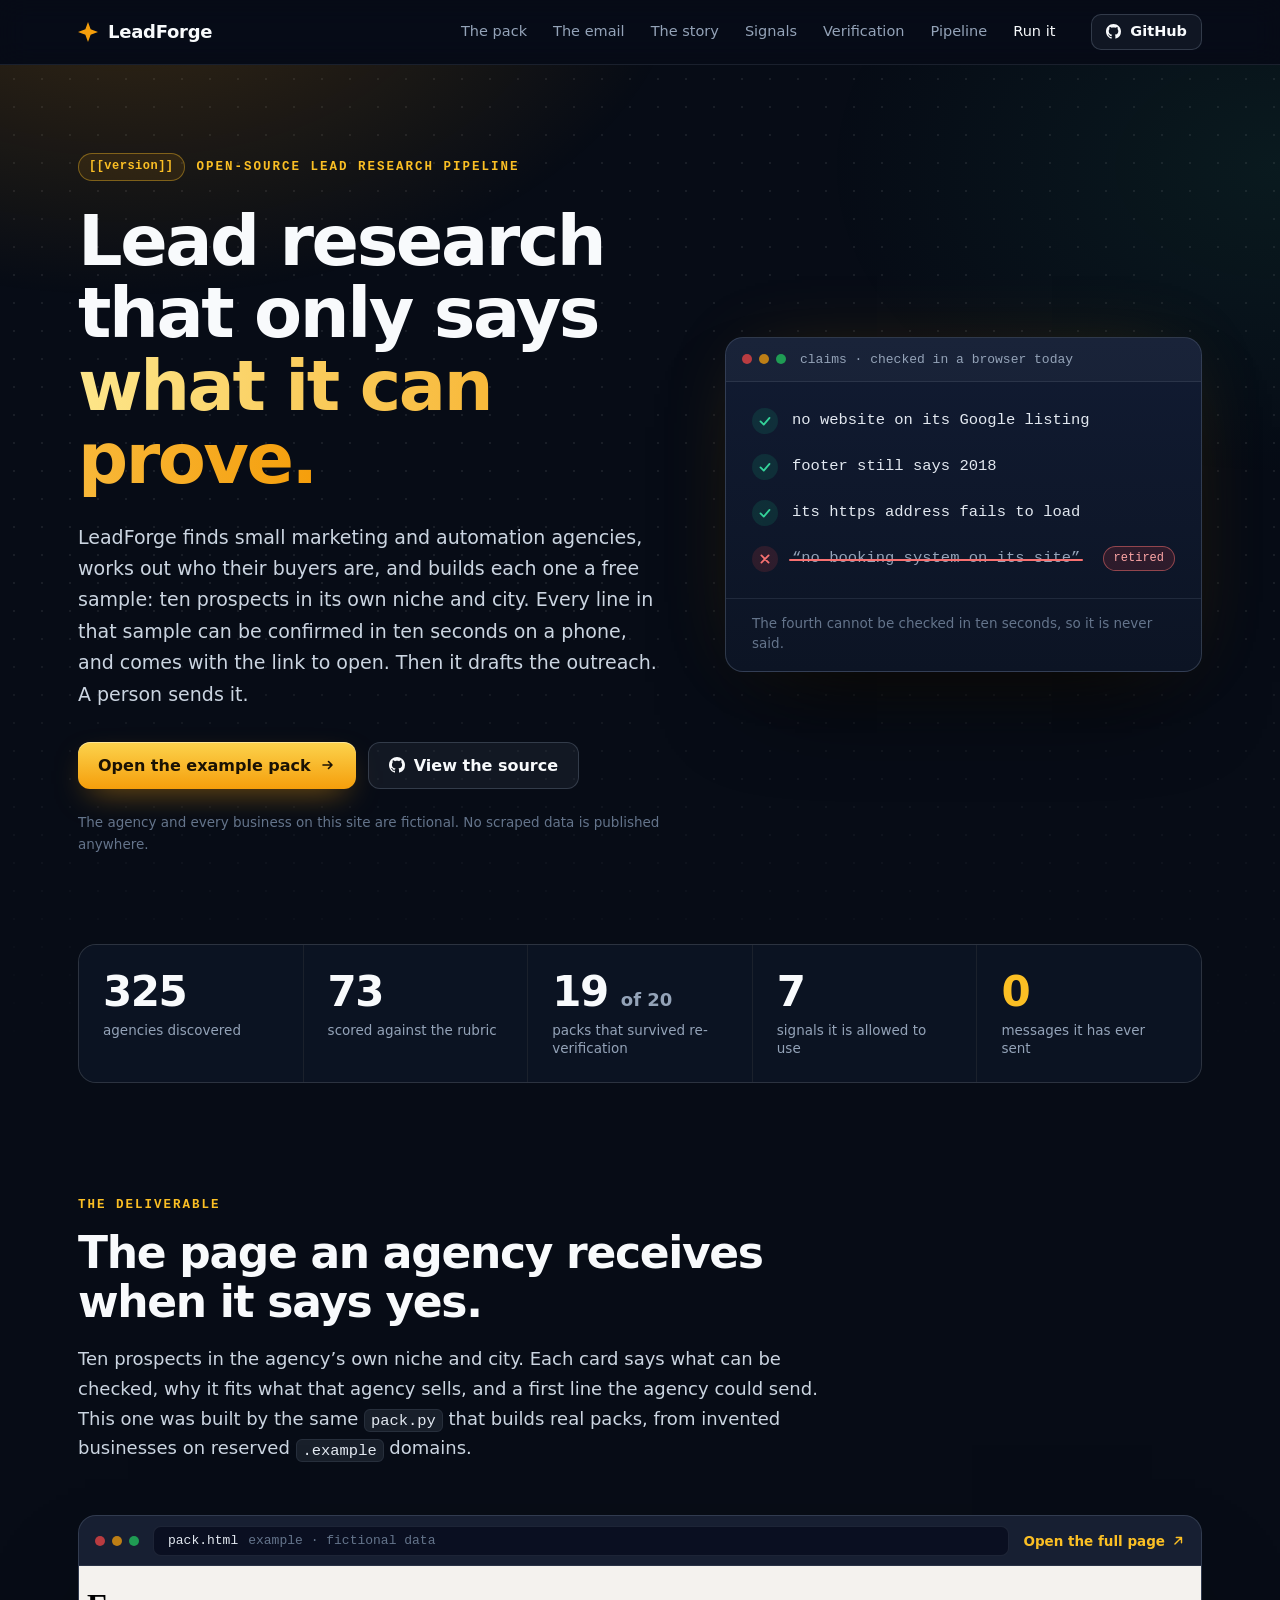
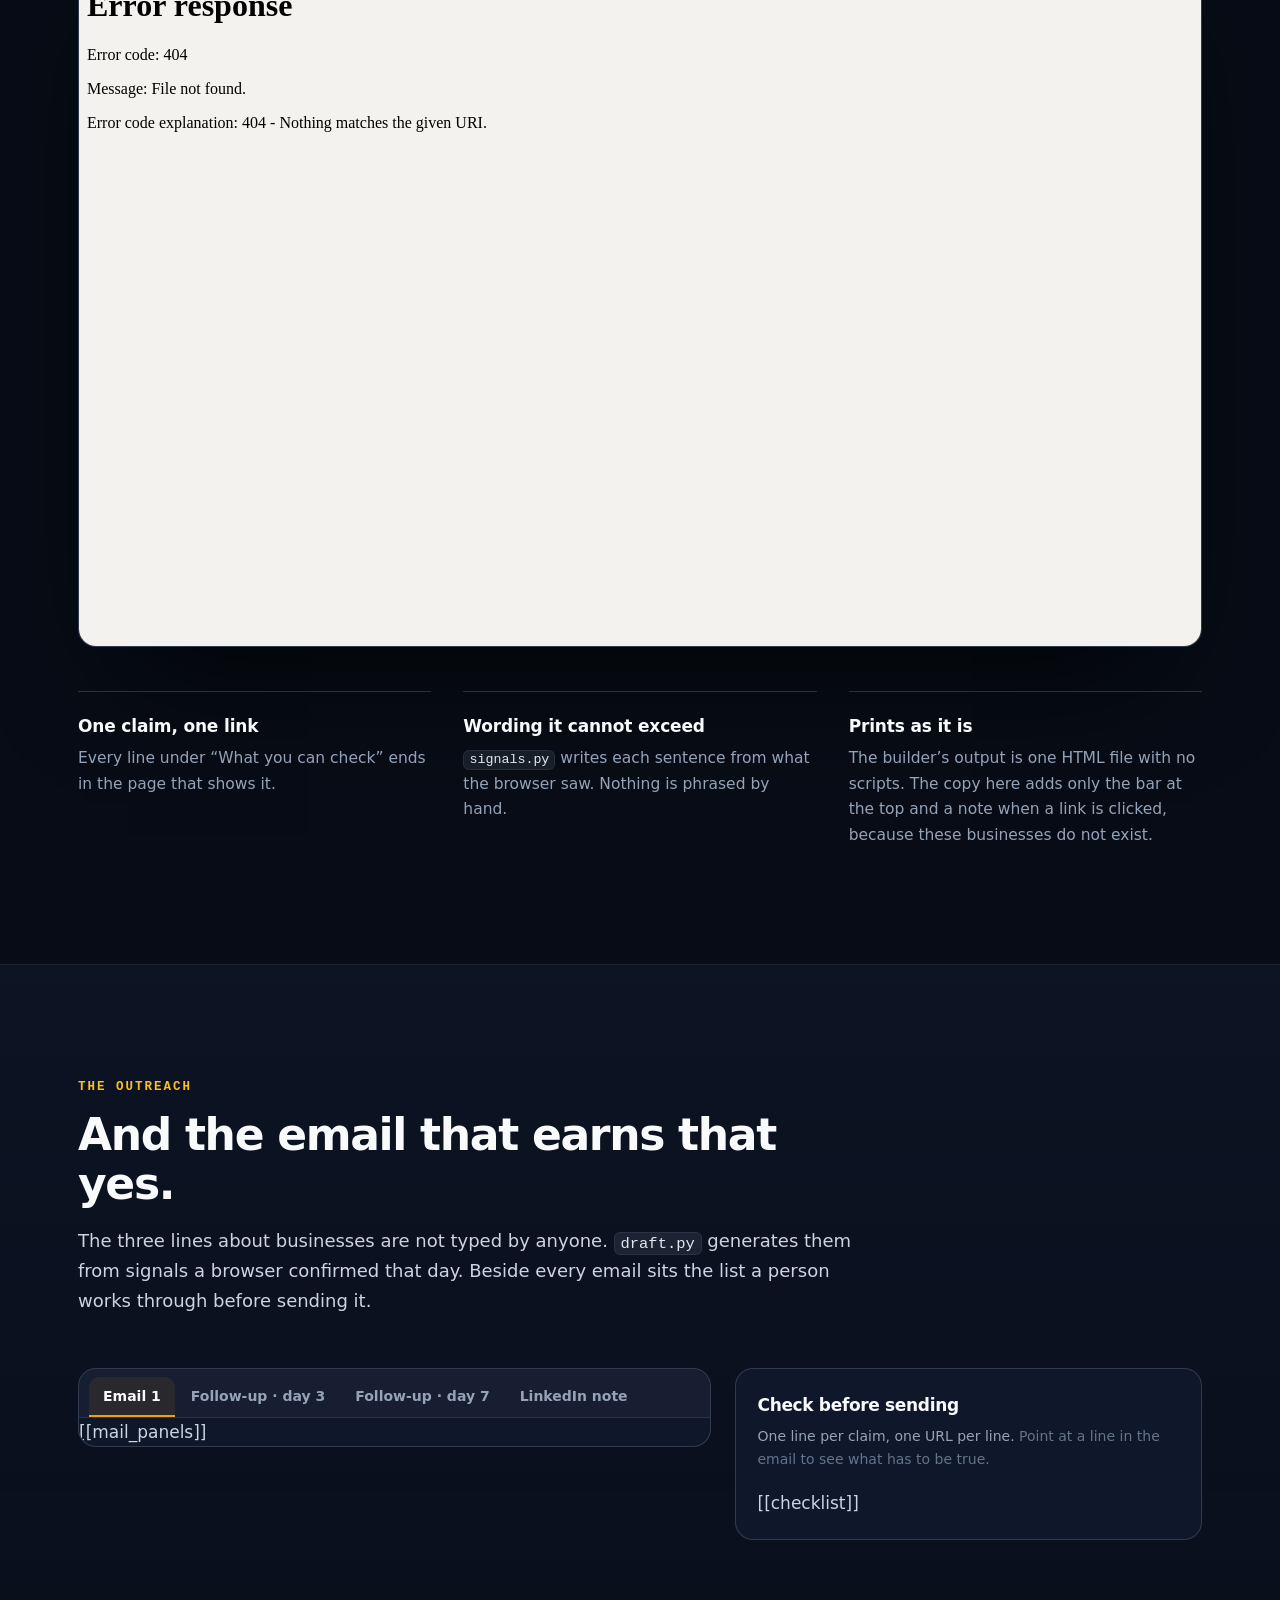
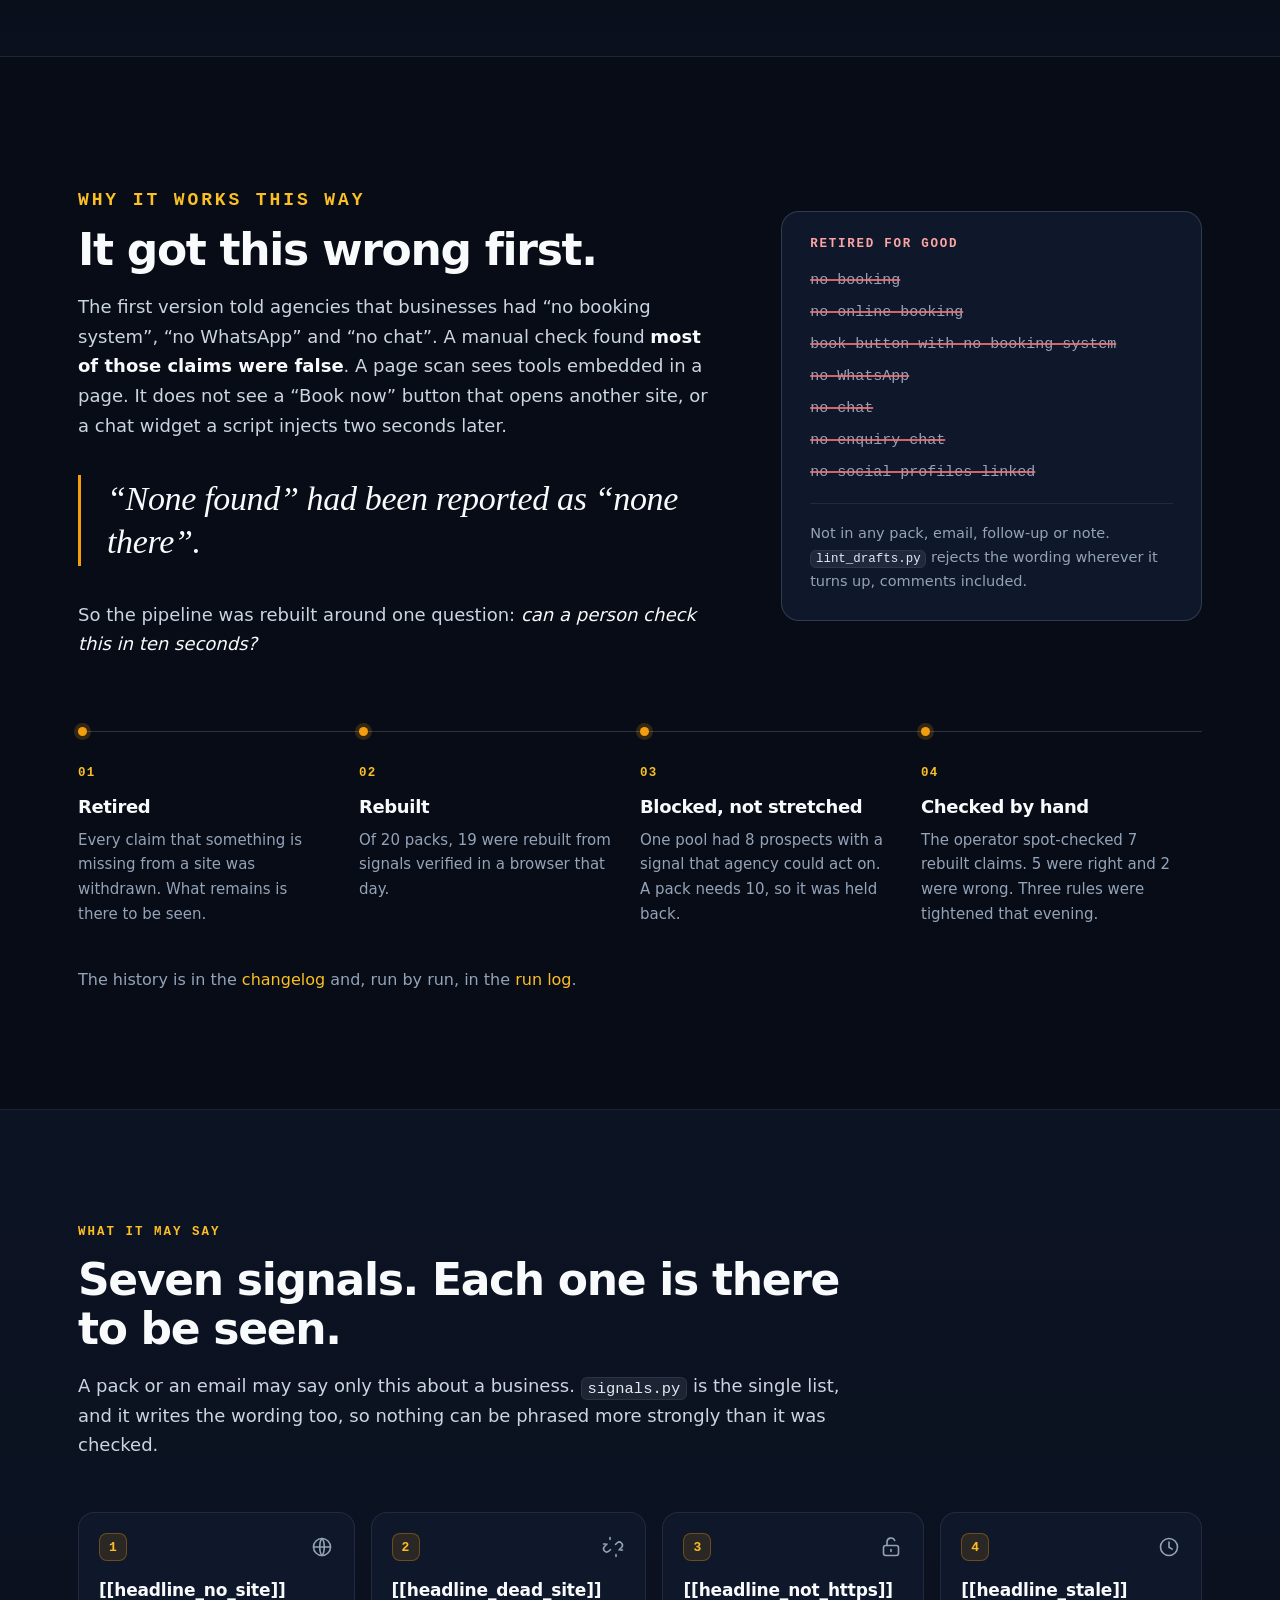
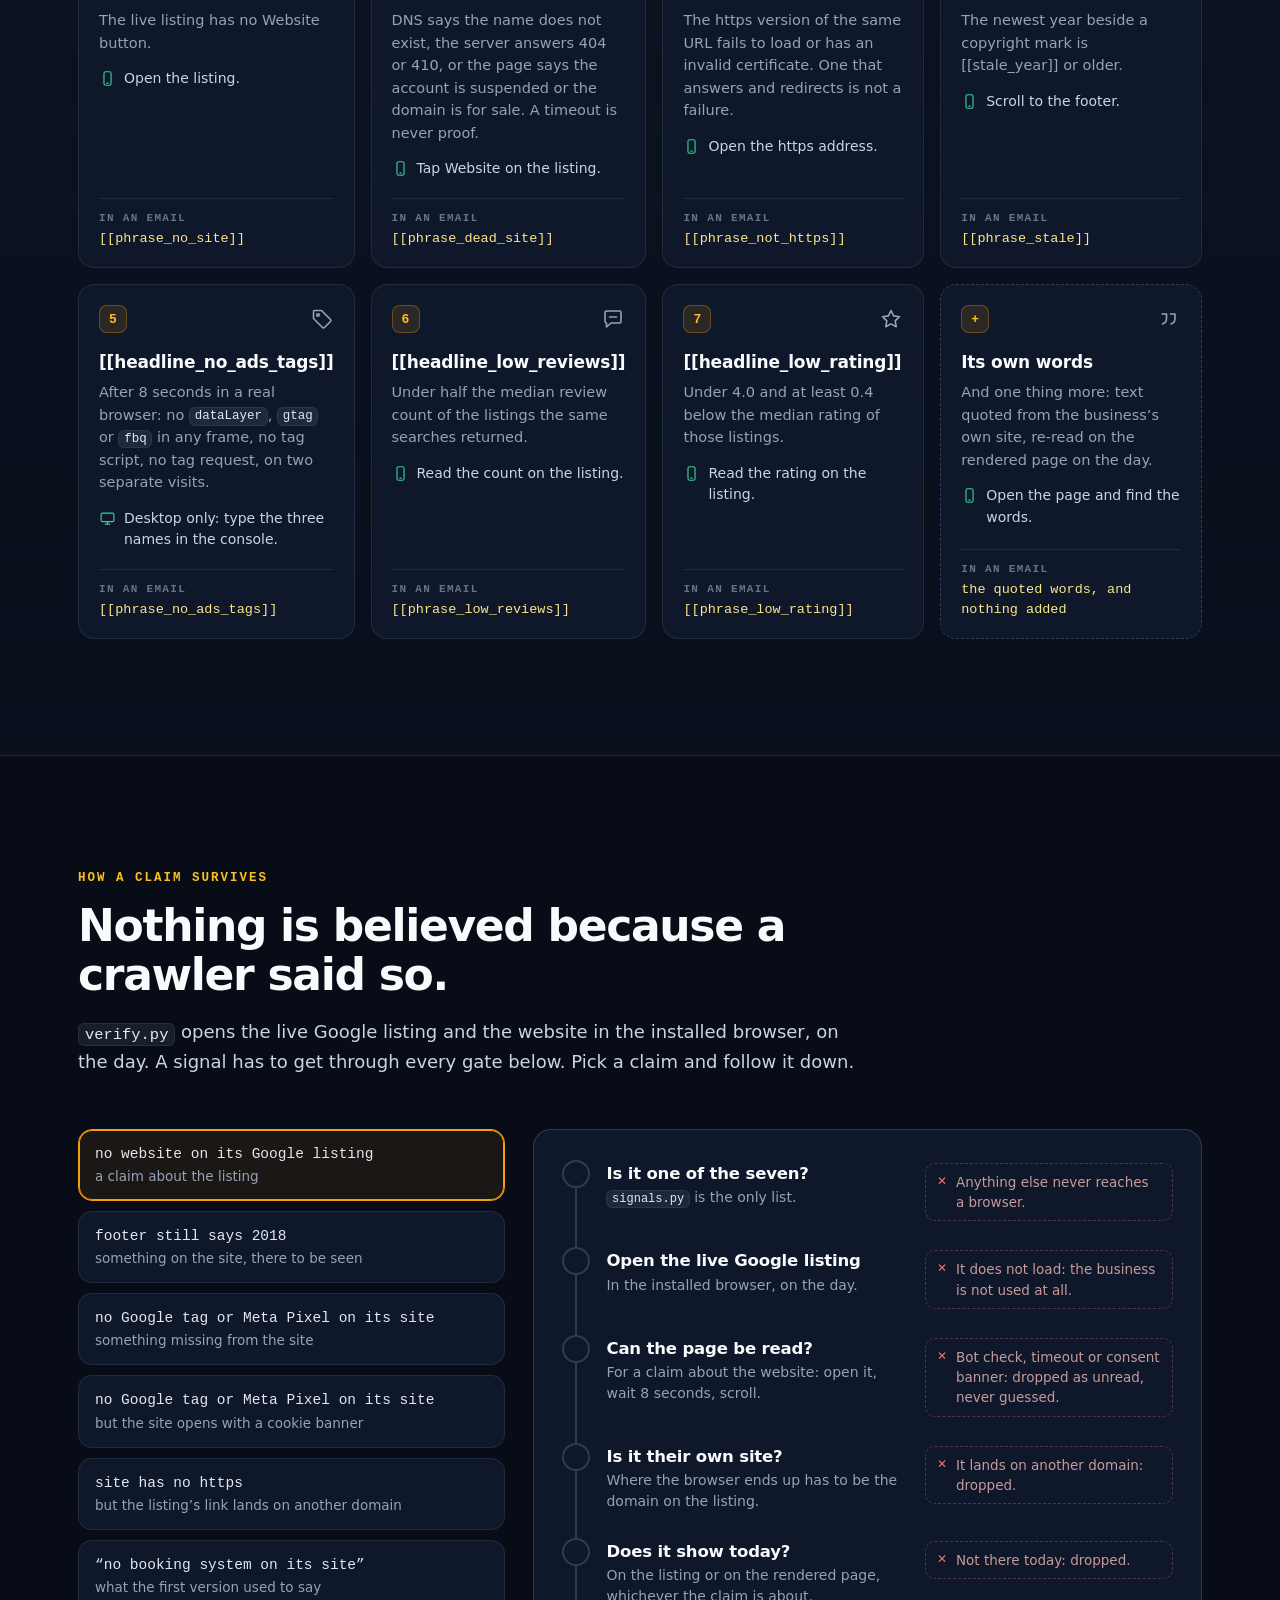
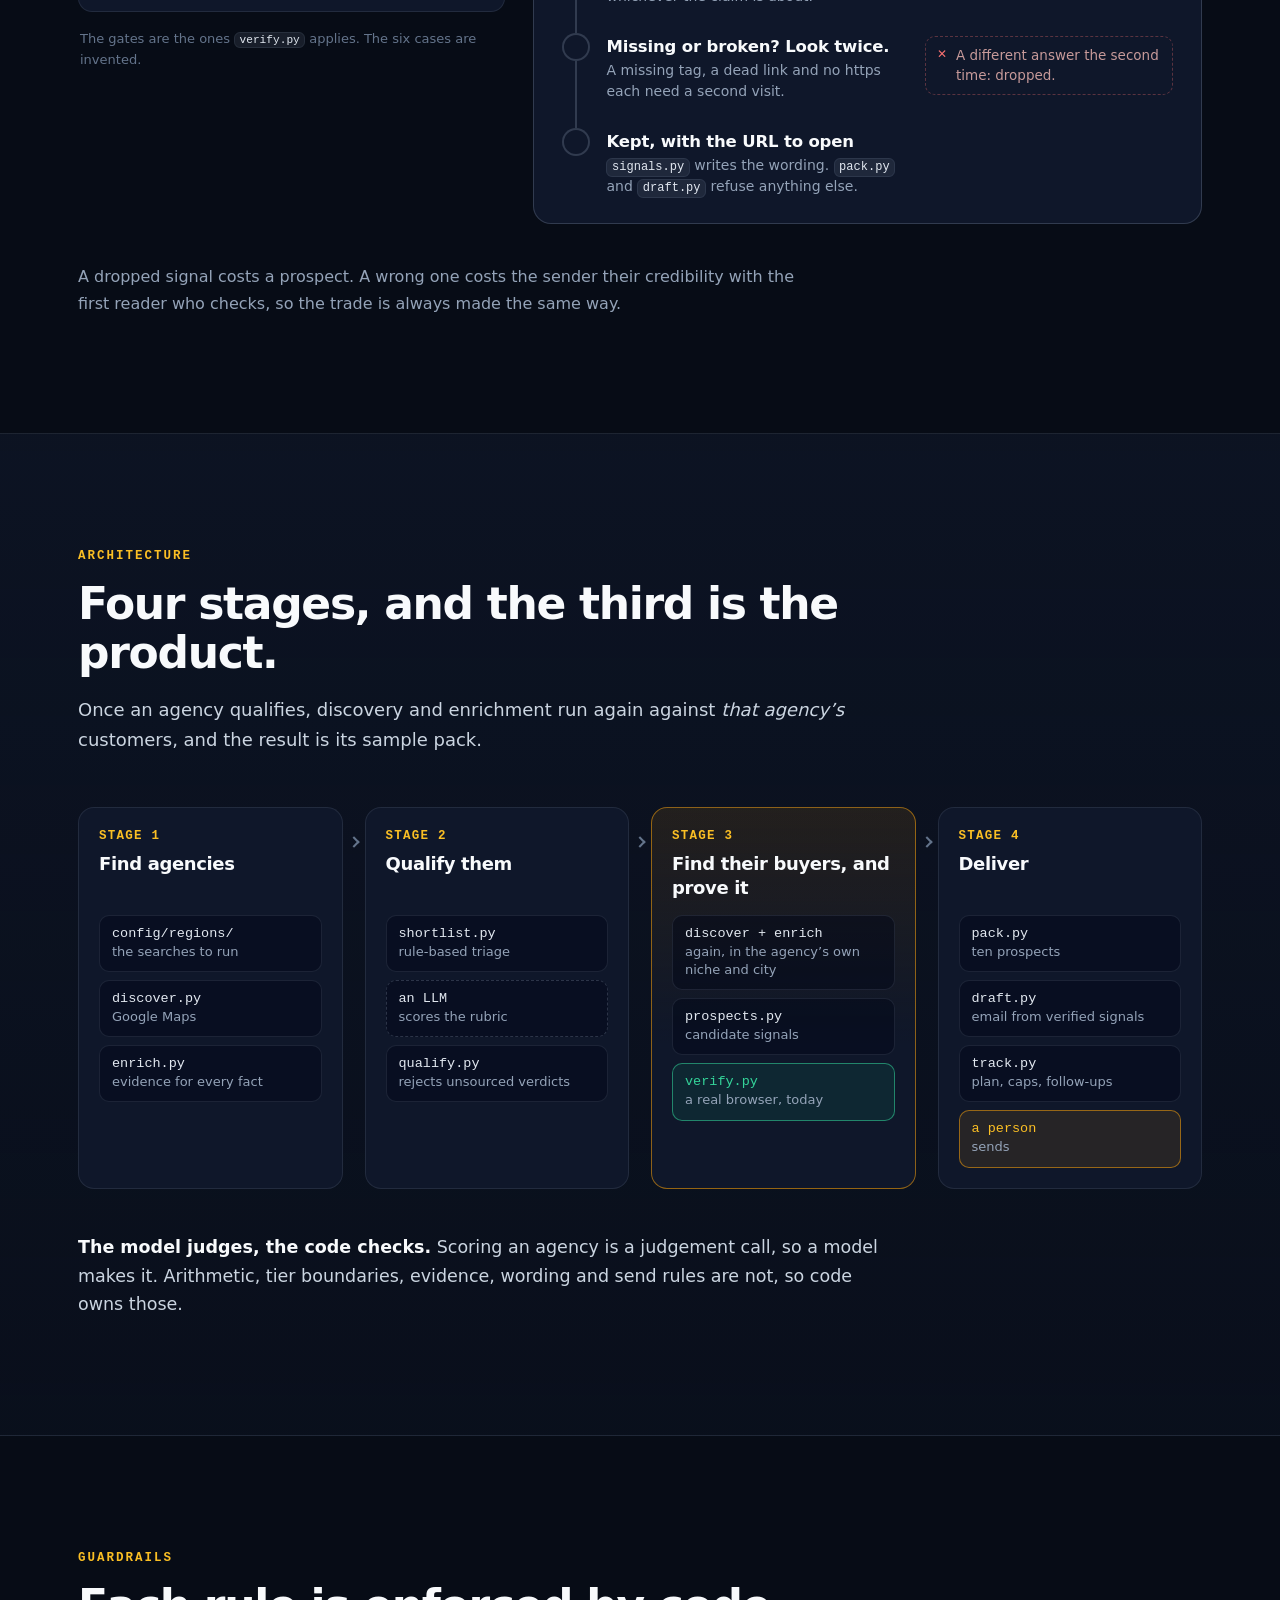
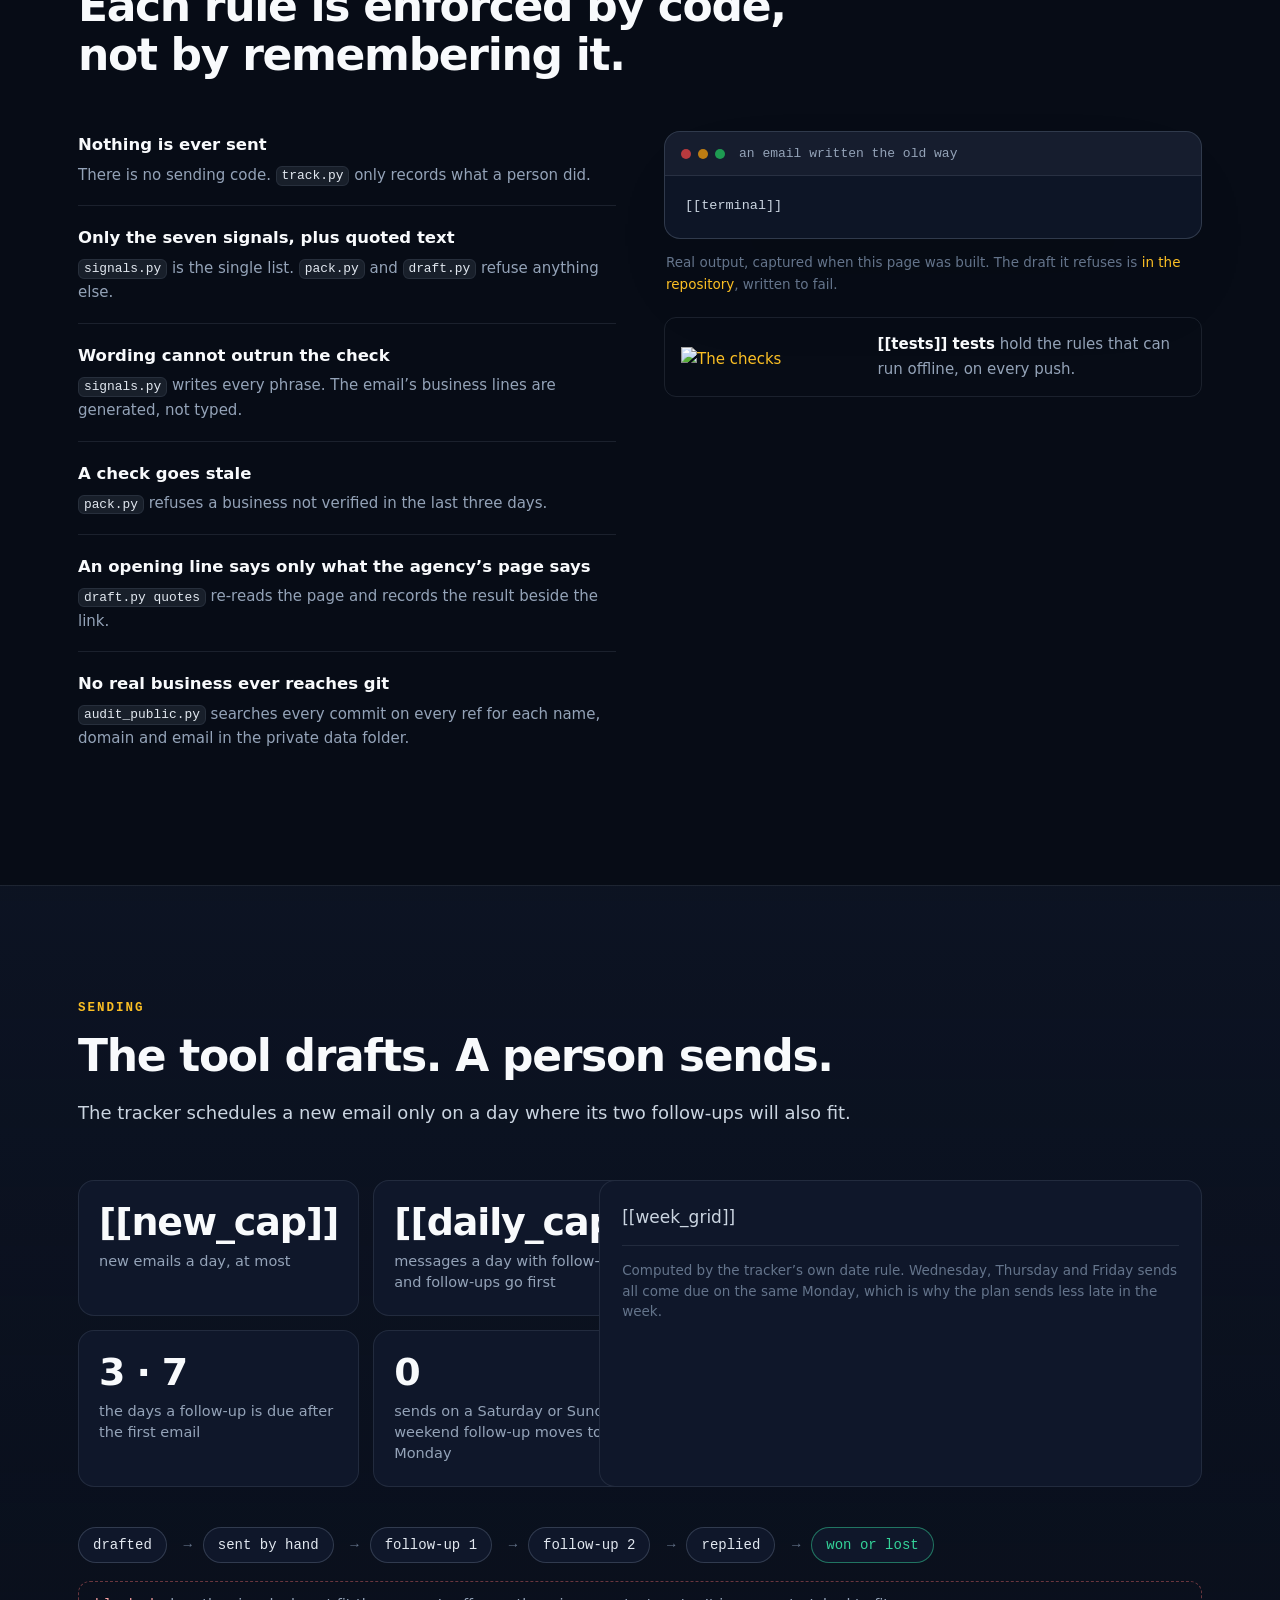
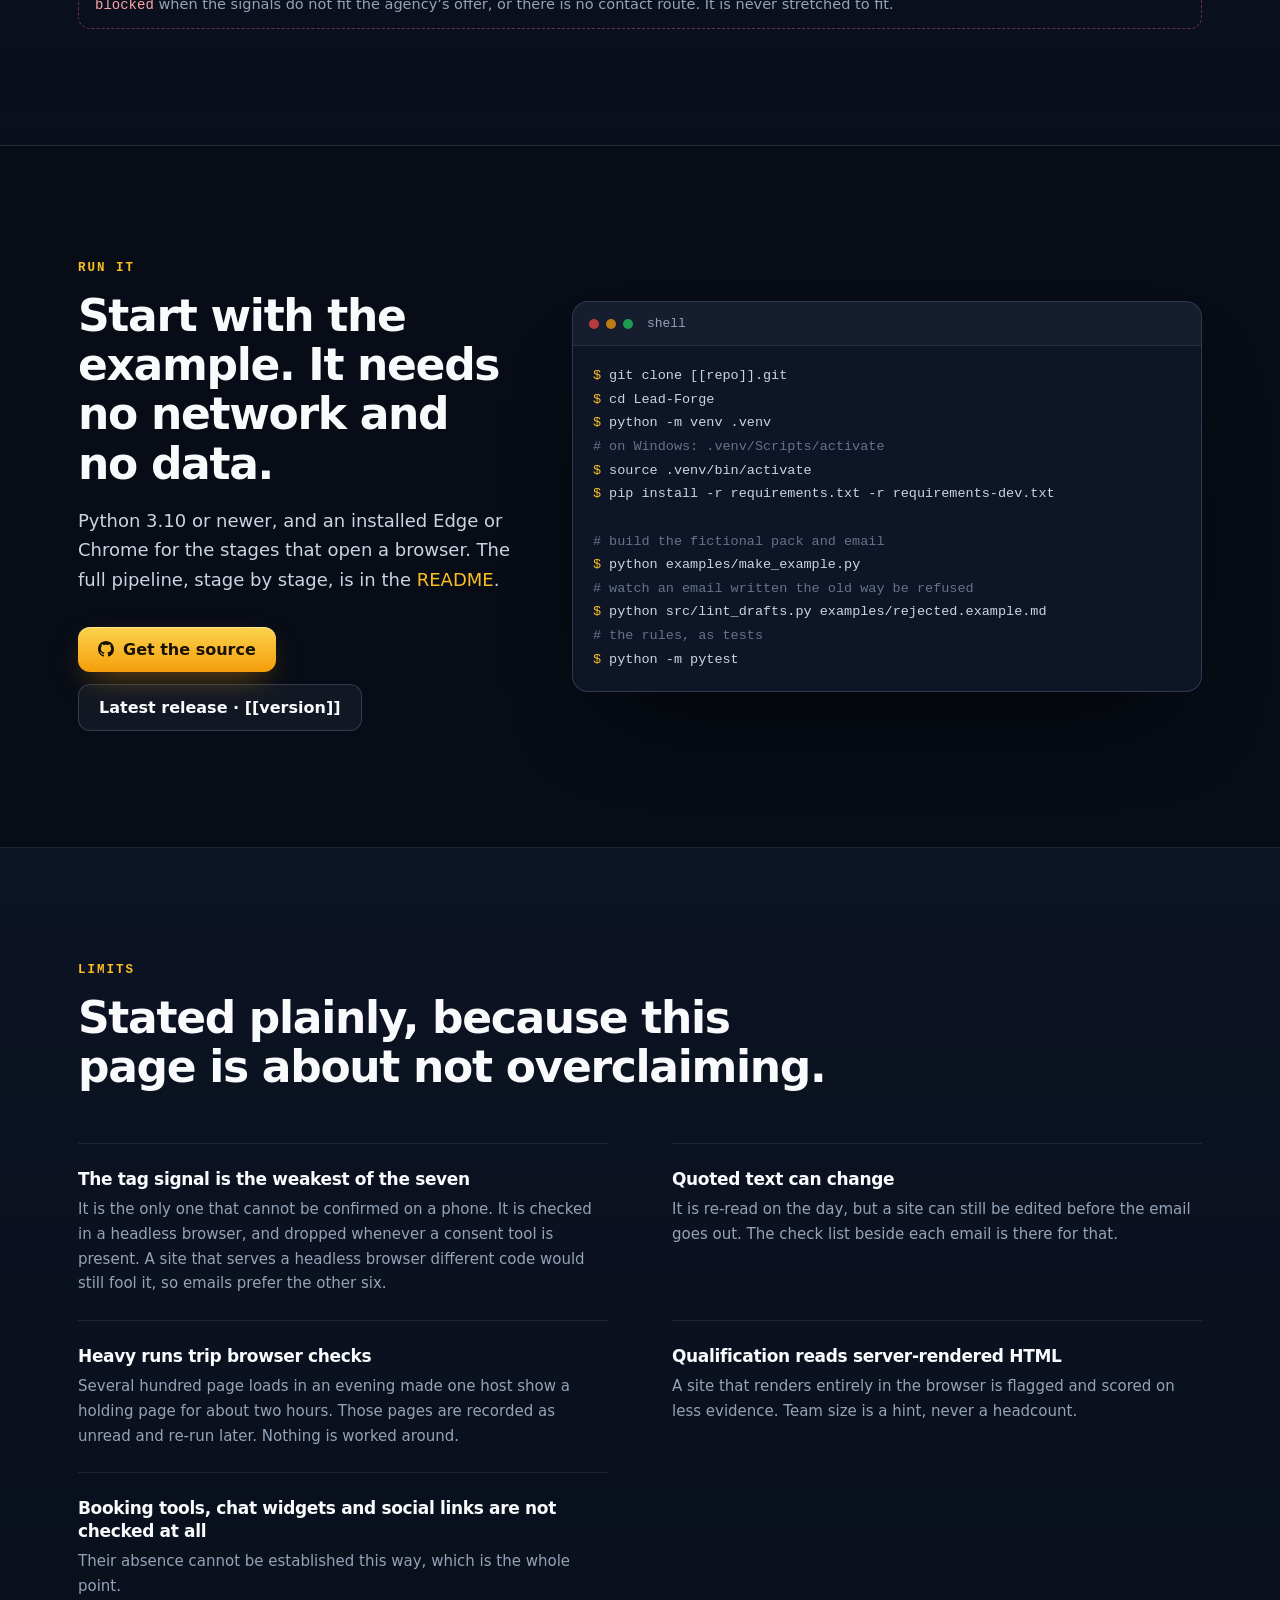
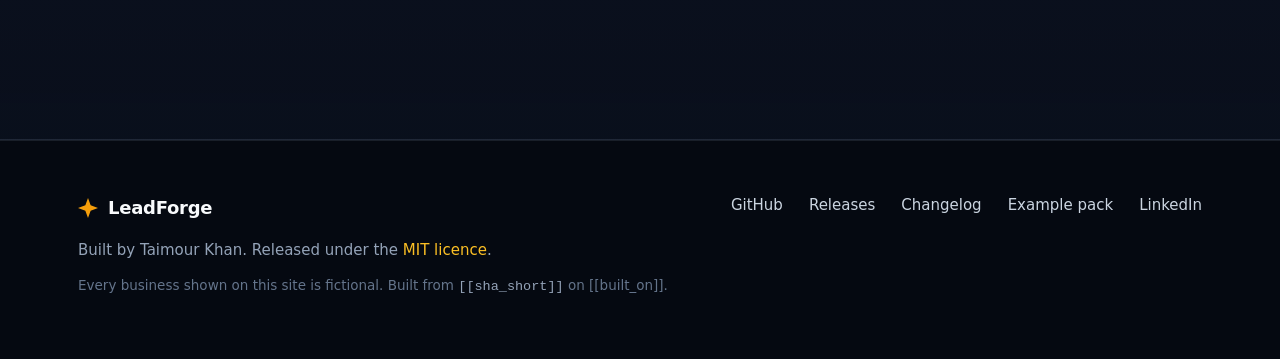
==== commit 12e18a23: "Make the region a config value, and add the UK as a region that is scored only A region is now one f" ====
--- a/docs/site/index.html
+++ b/docs/site/index.html
@@ -338,7 +338,7 @@
       <li>
         <p class="lane-n">1</p><h3>Find agencies</h3>
         <ul>
-          <li><code>queries/*.txt</code><span>the searches to run</span></li>
+          <li><code>config/regions/</code><span>the searches to run</span></li>
           <li><code>discover.py</code><span>Google Maps</span></li>
           <li><code>enrich.py</code><span>evidence for every fact</span></li>
         </ul>
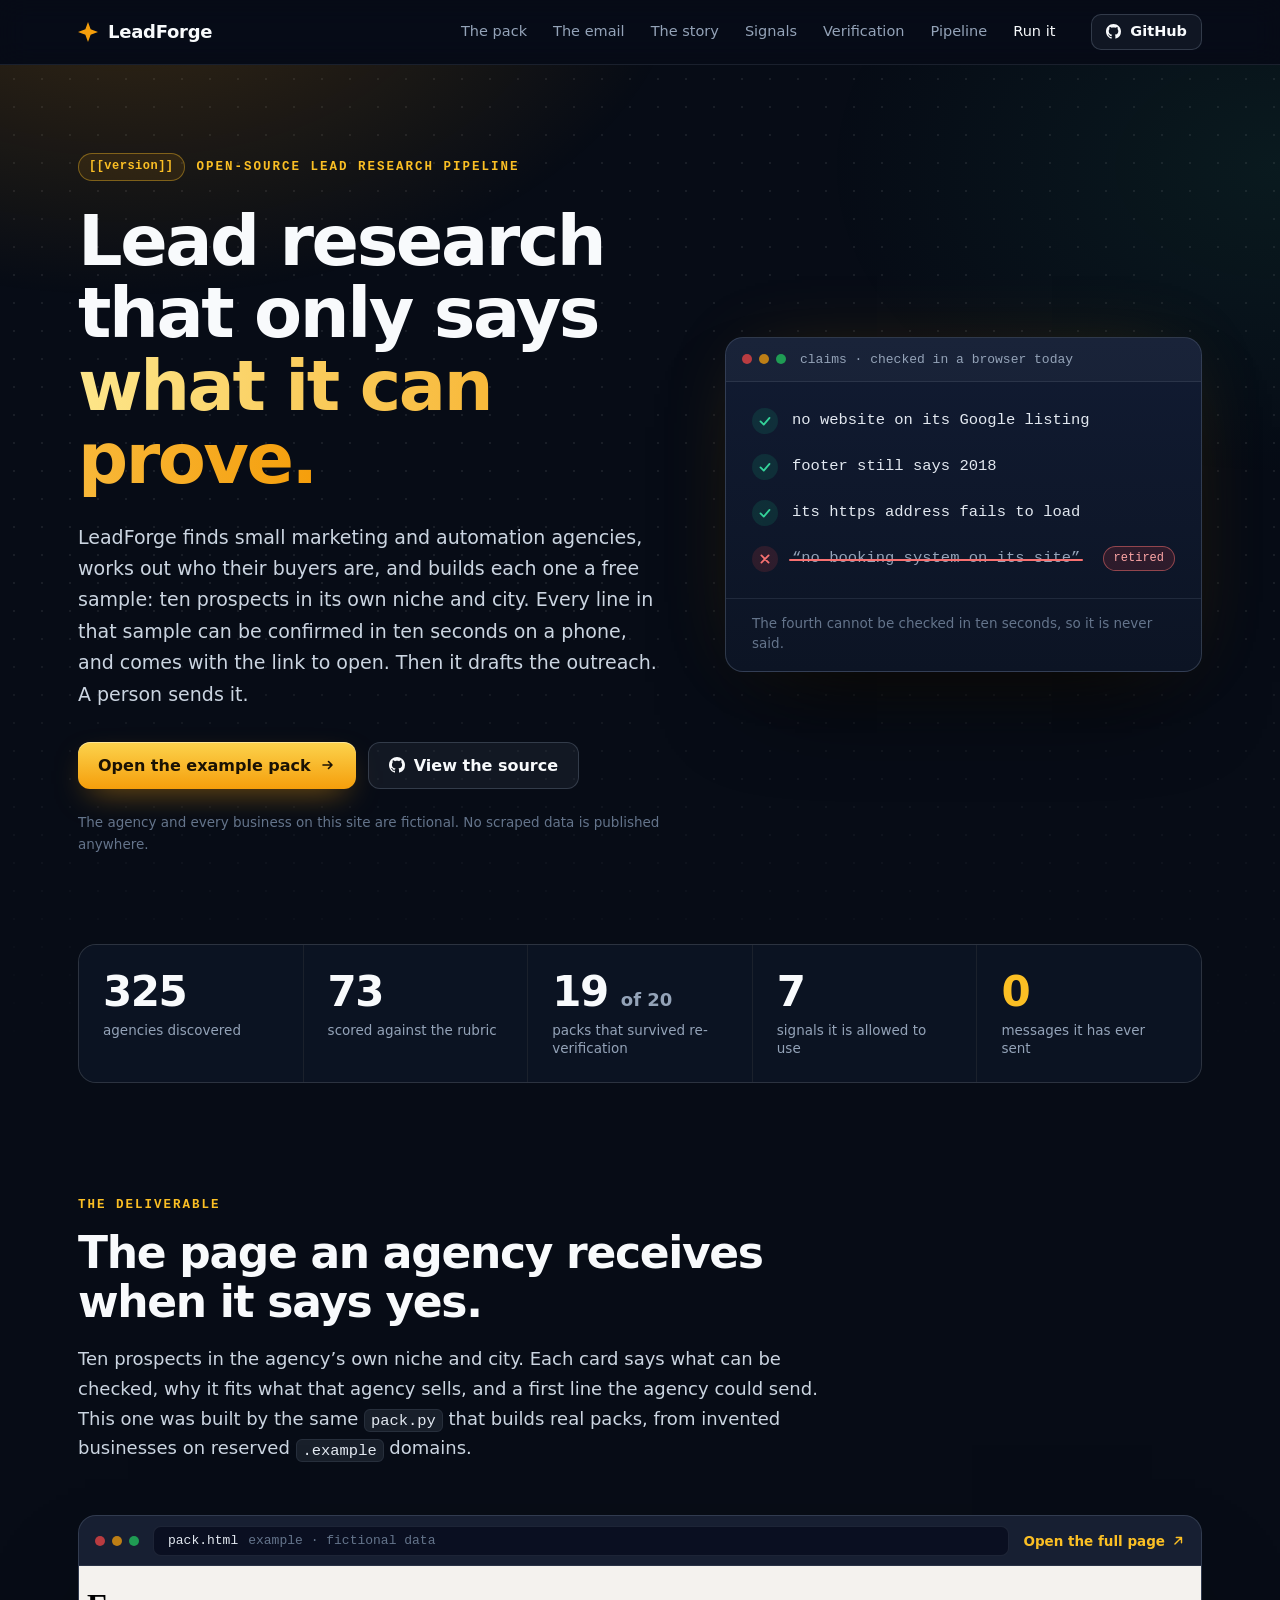
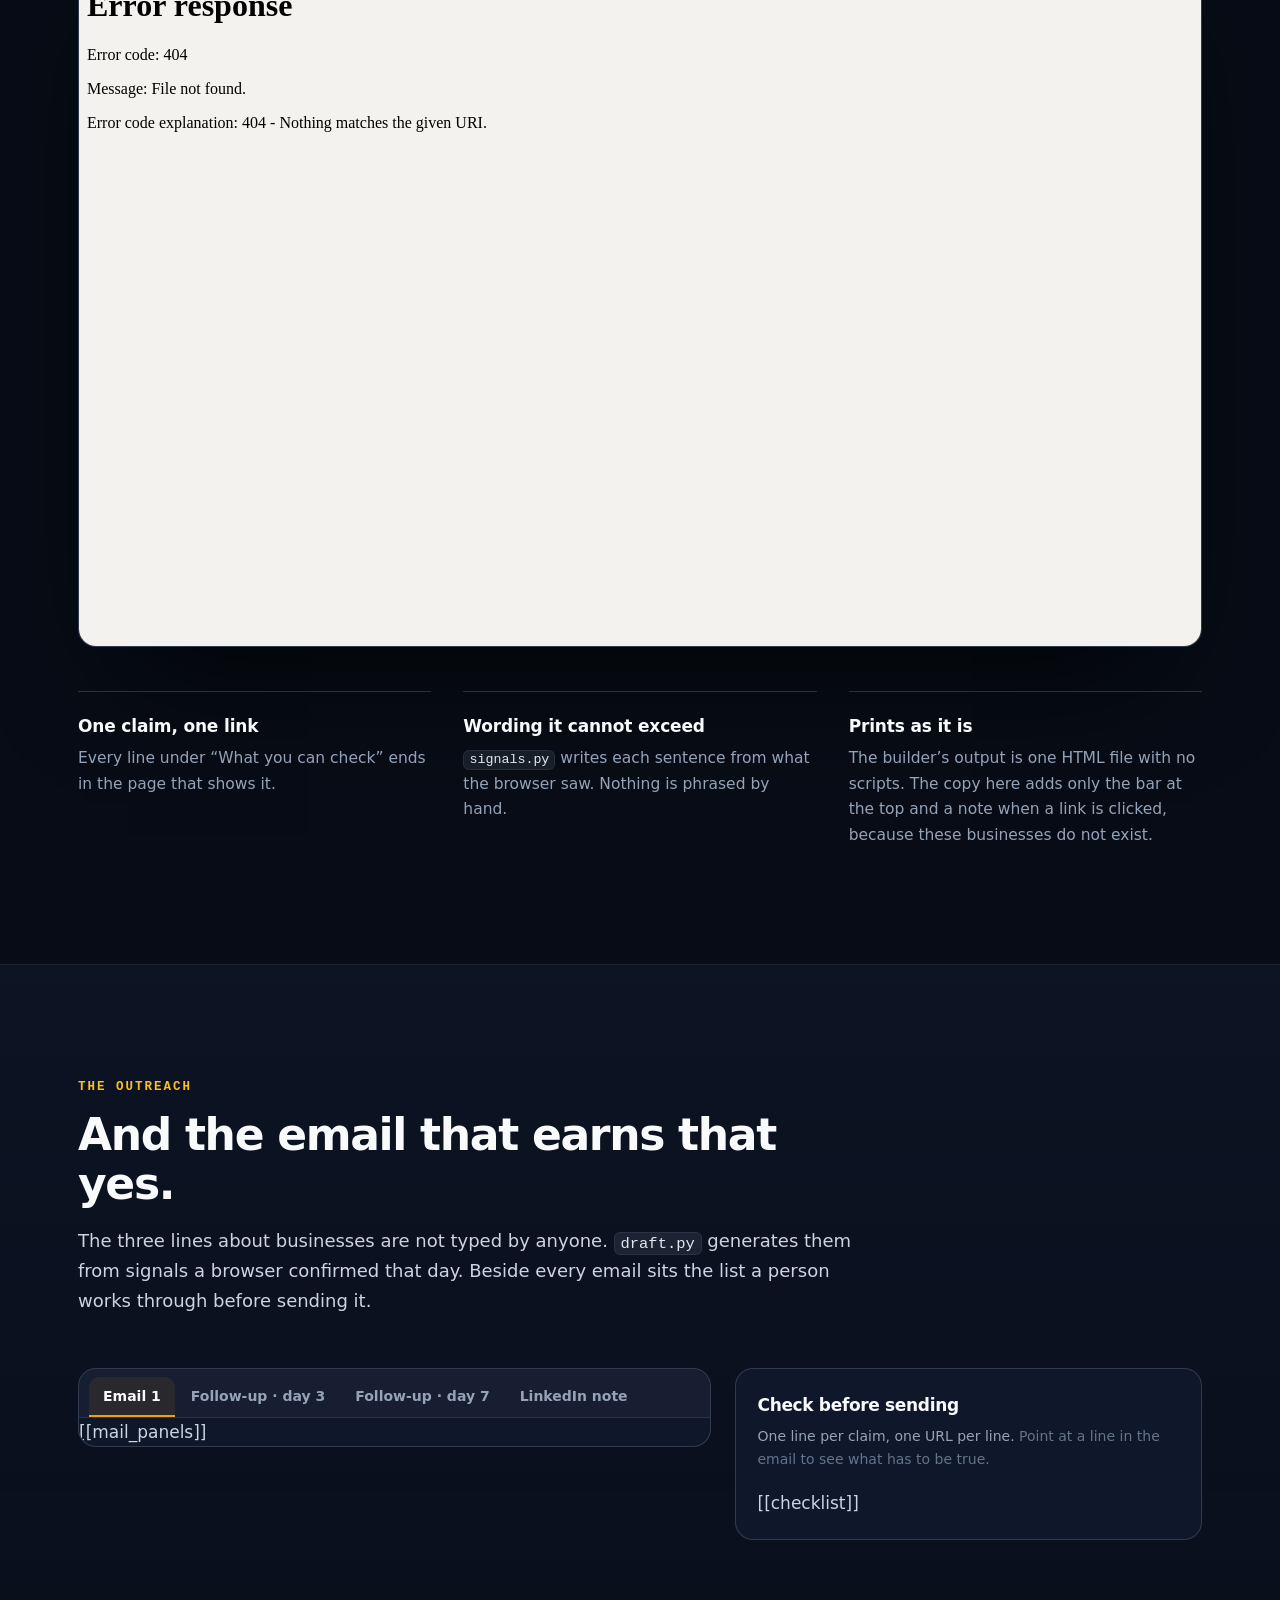
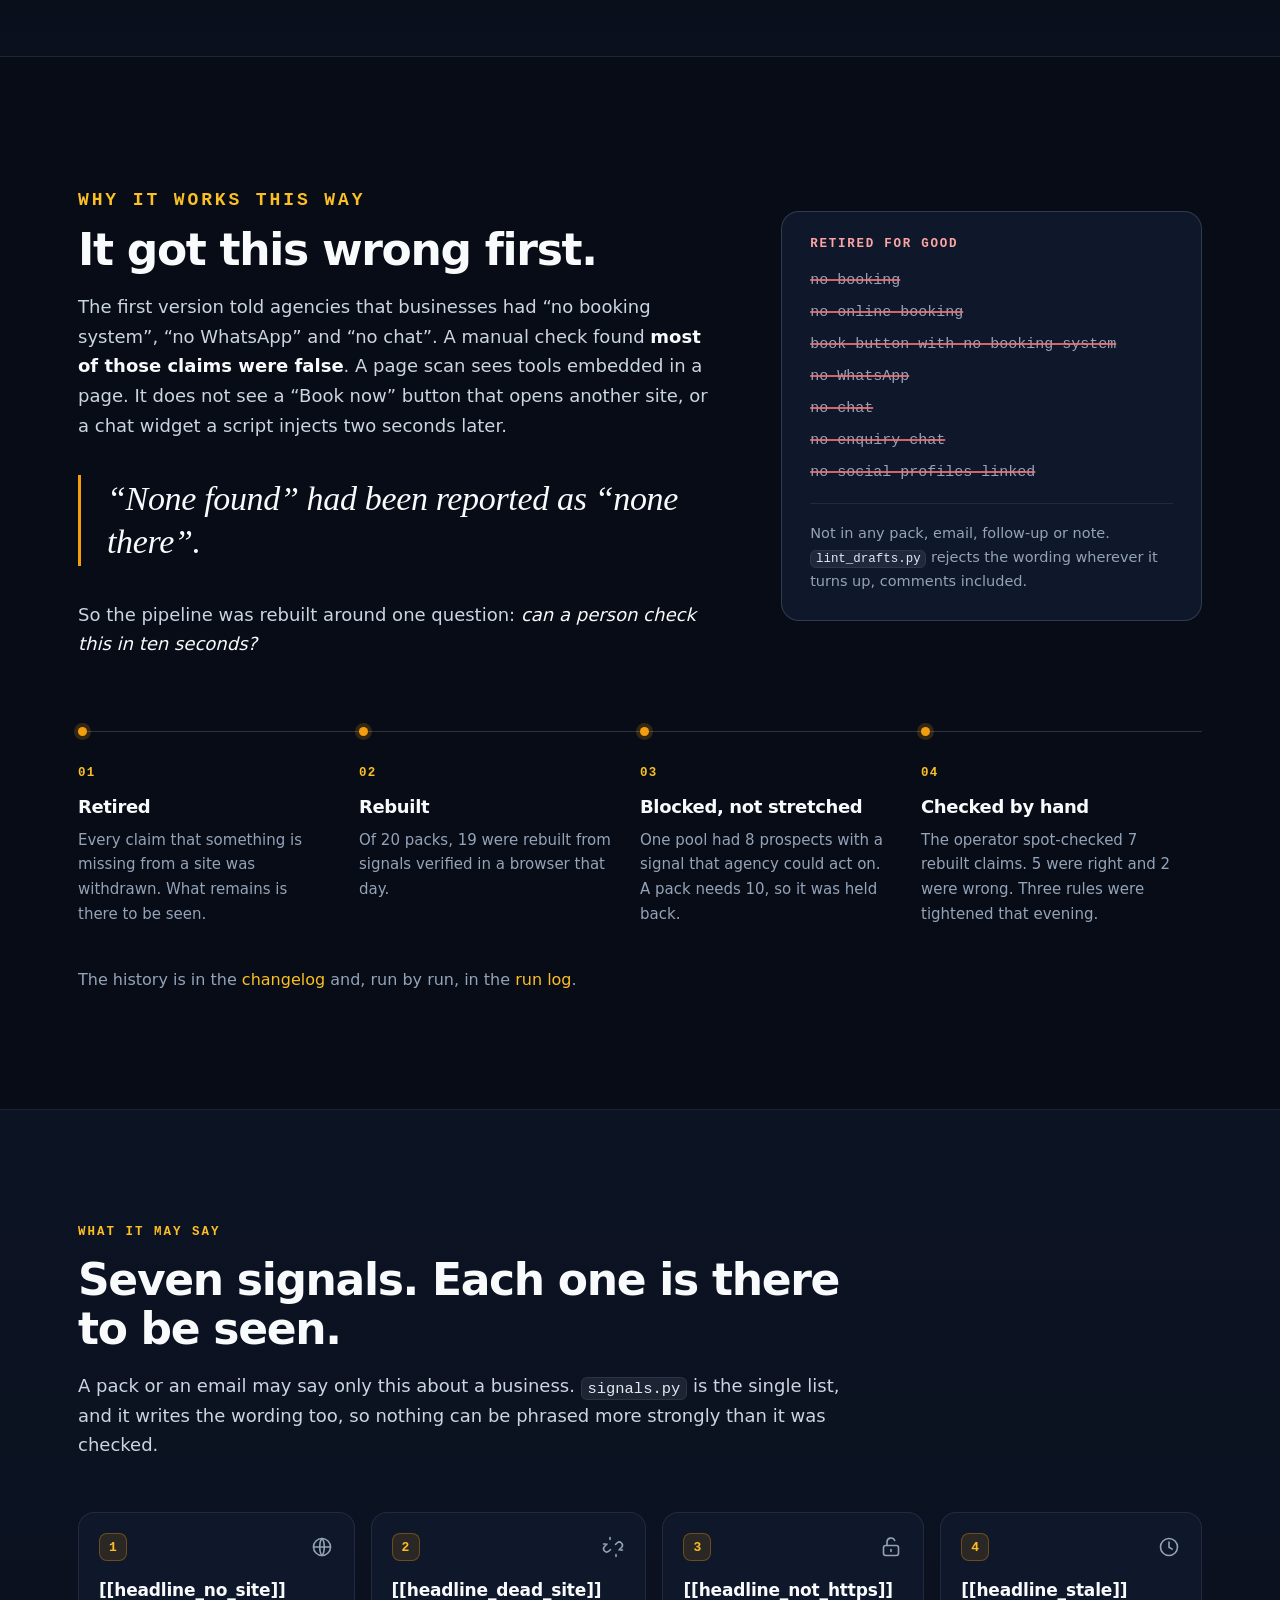
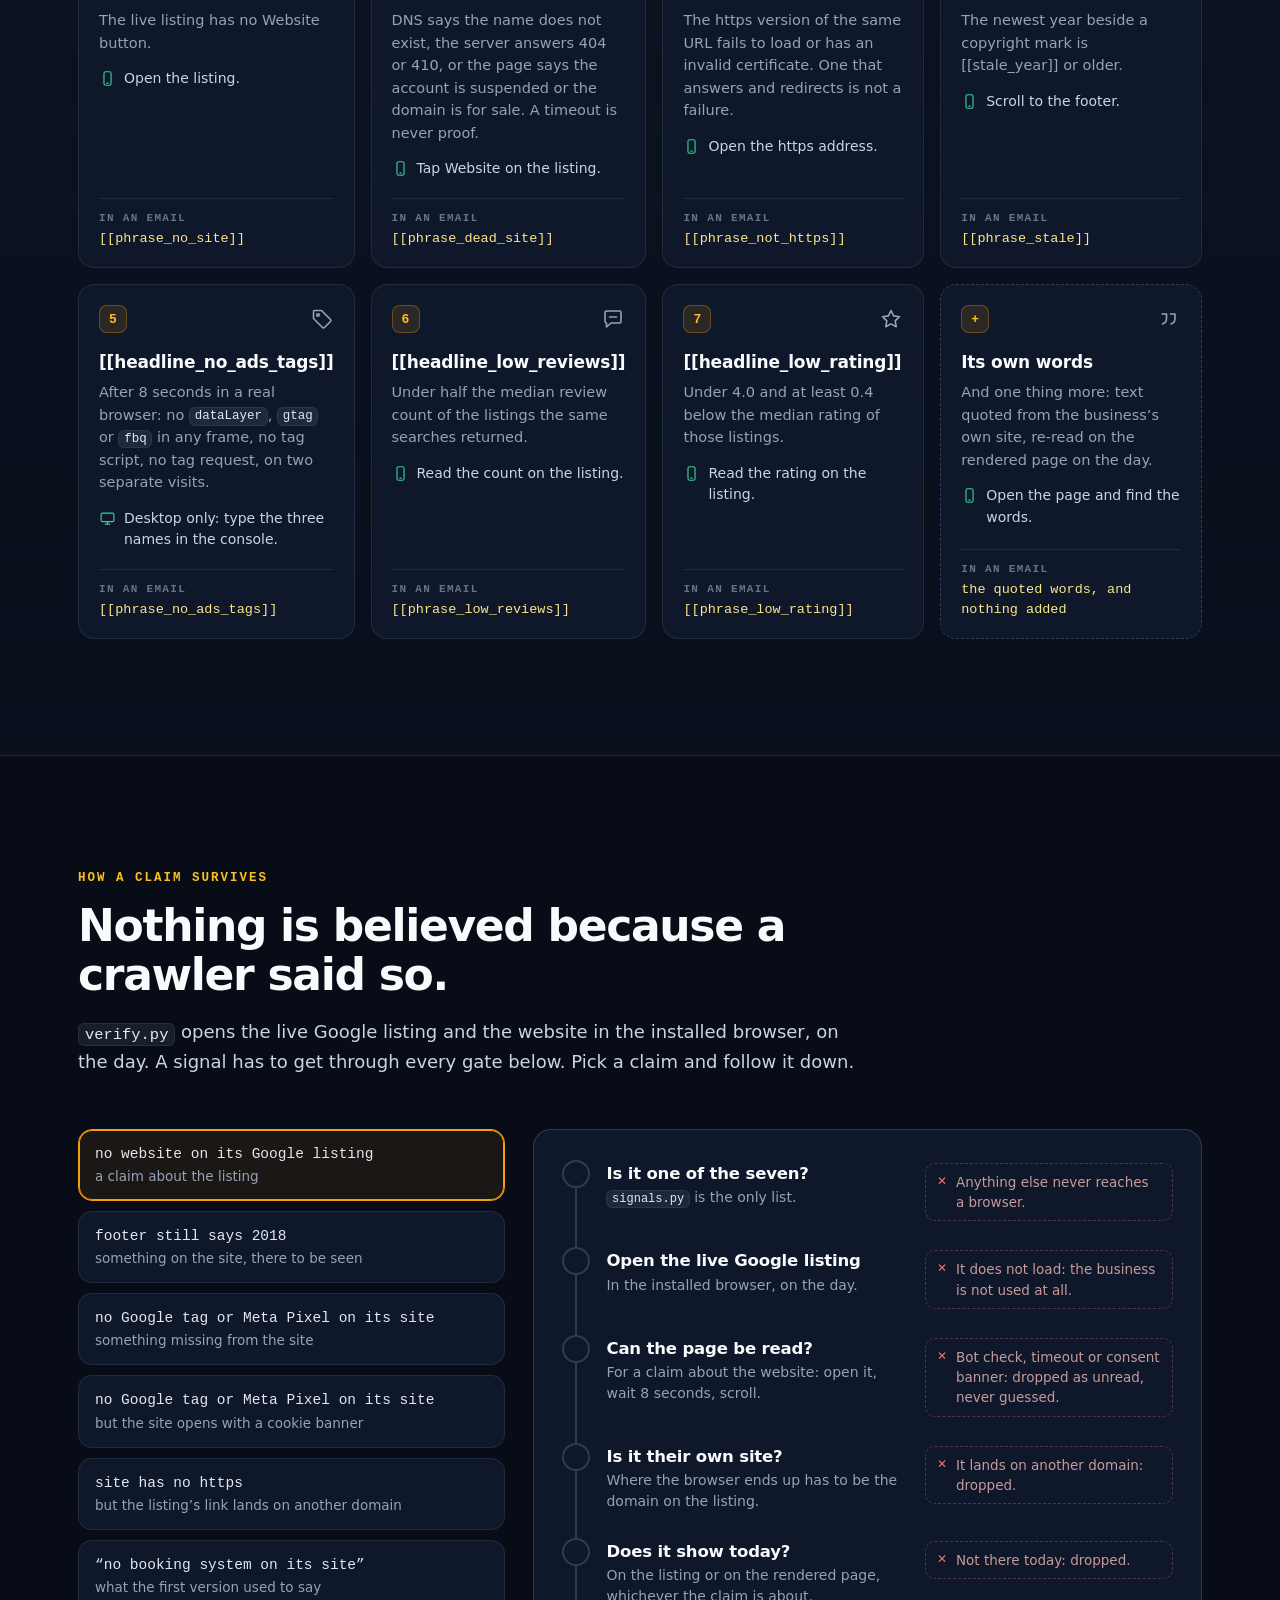
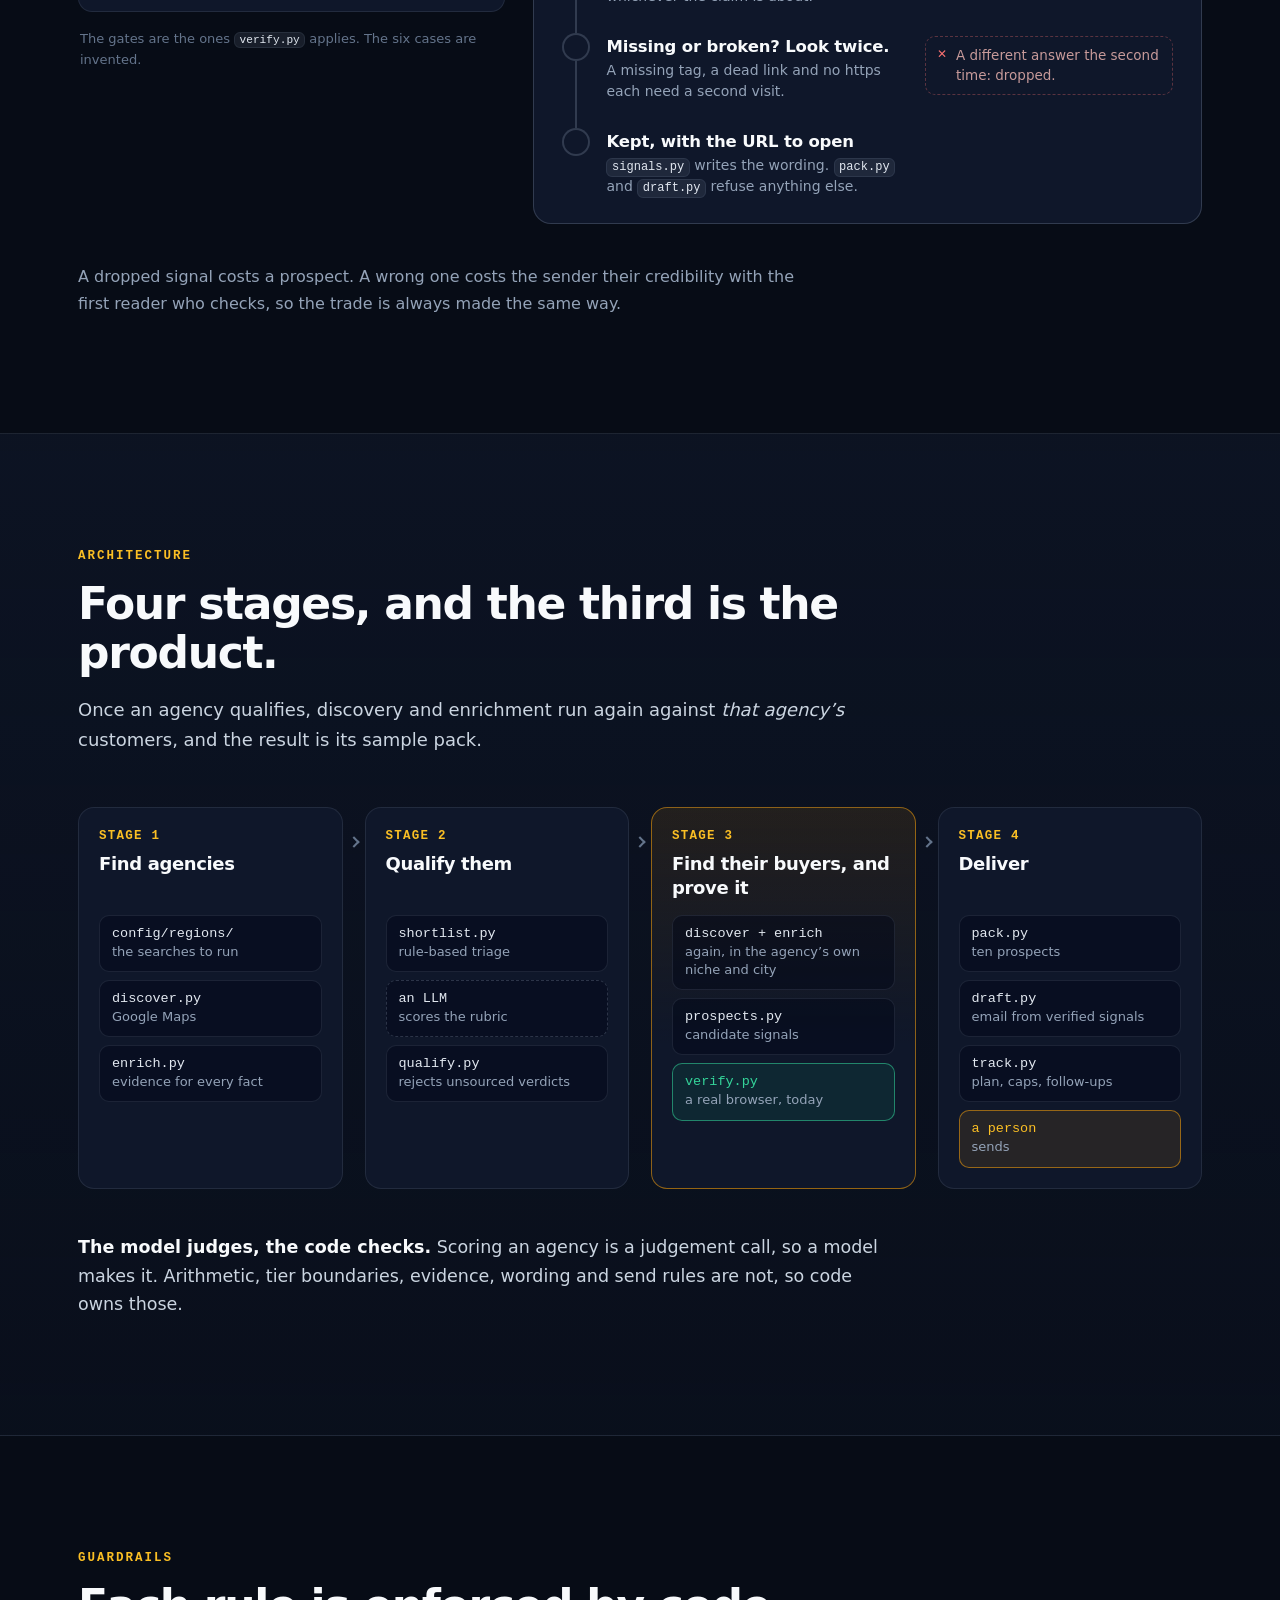
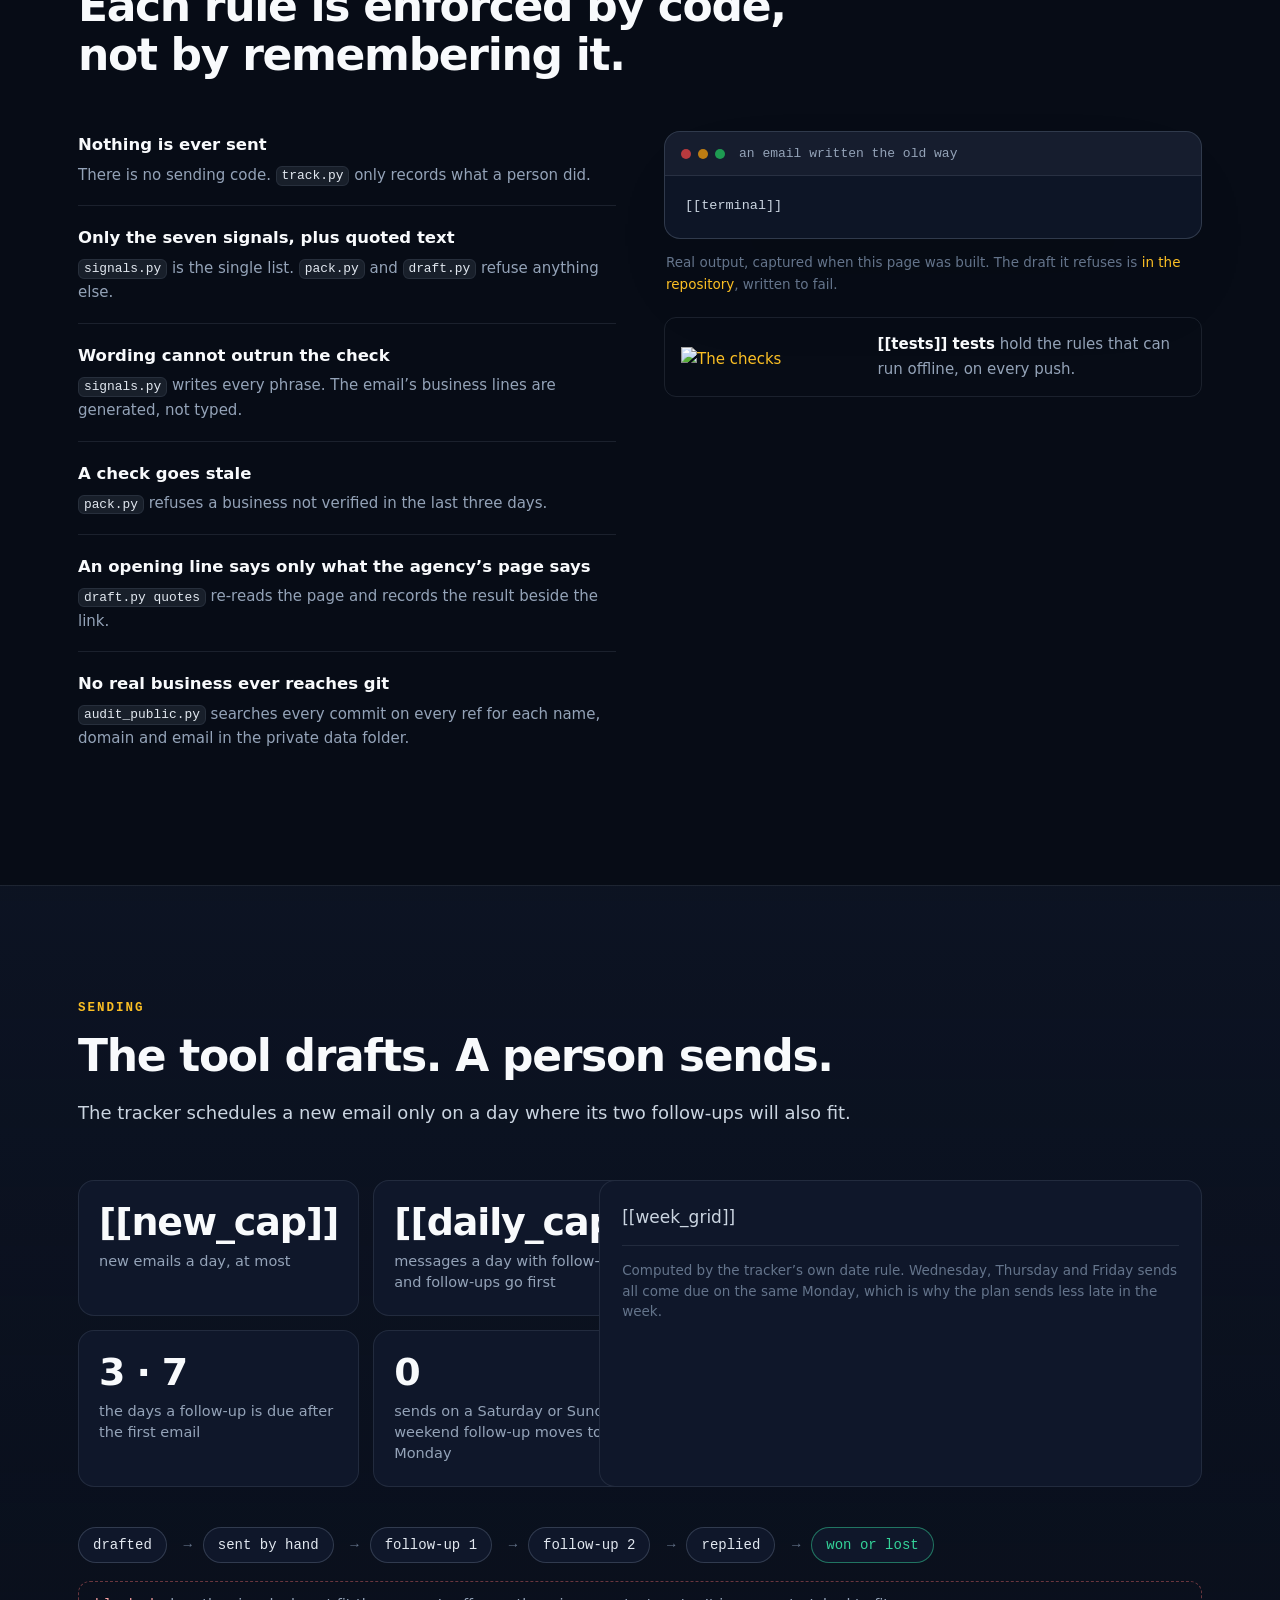
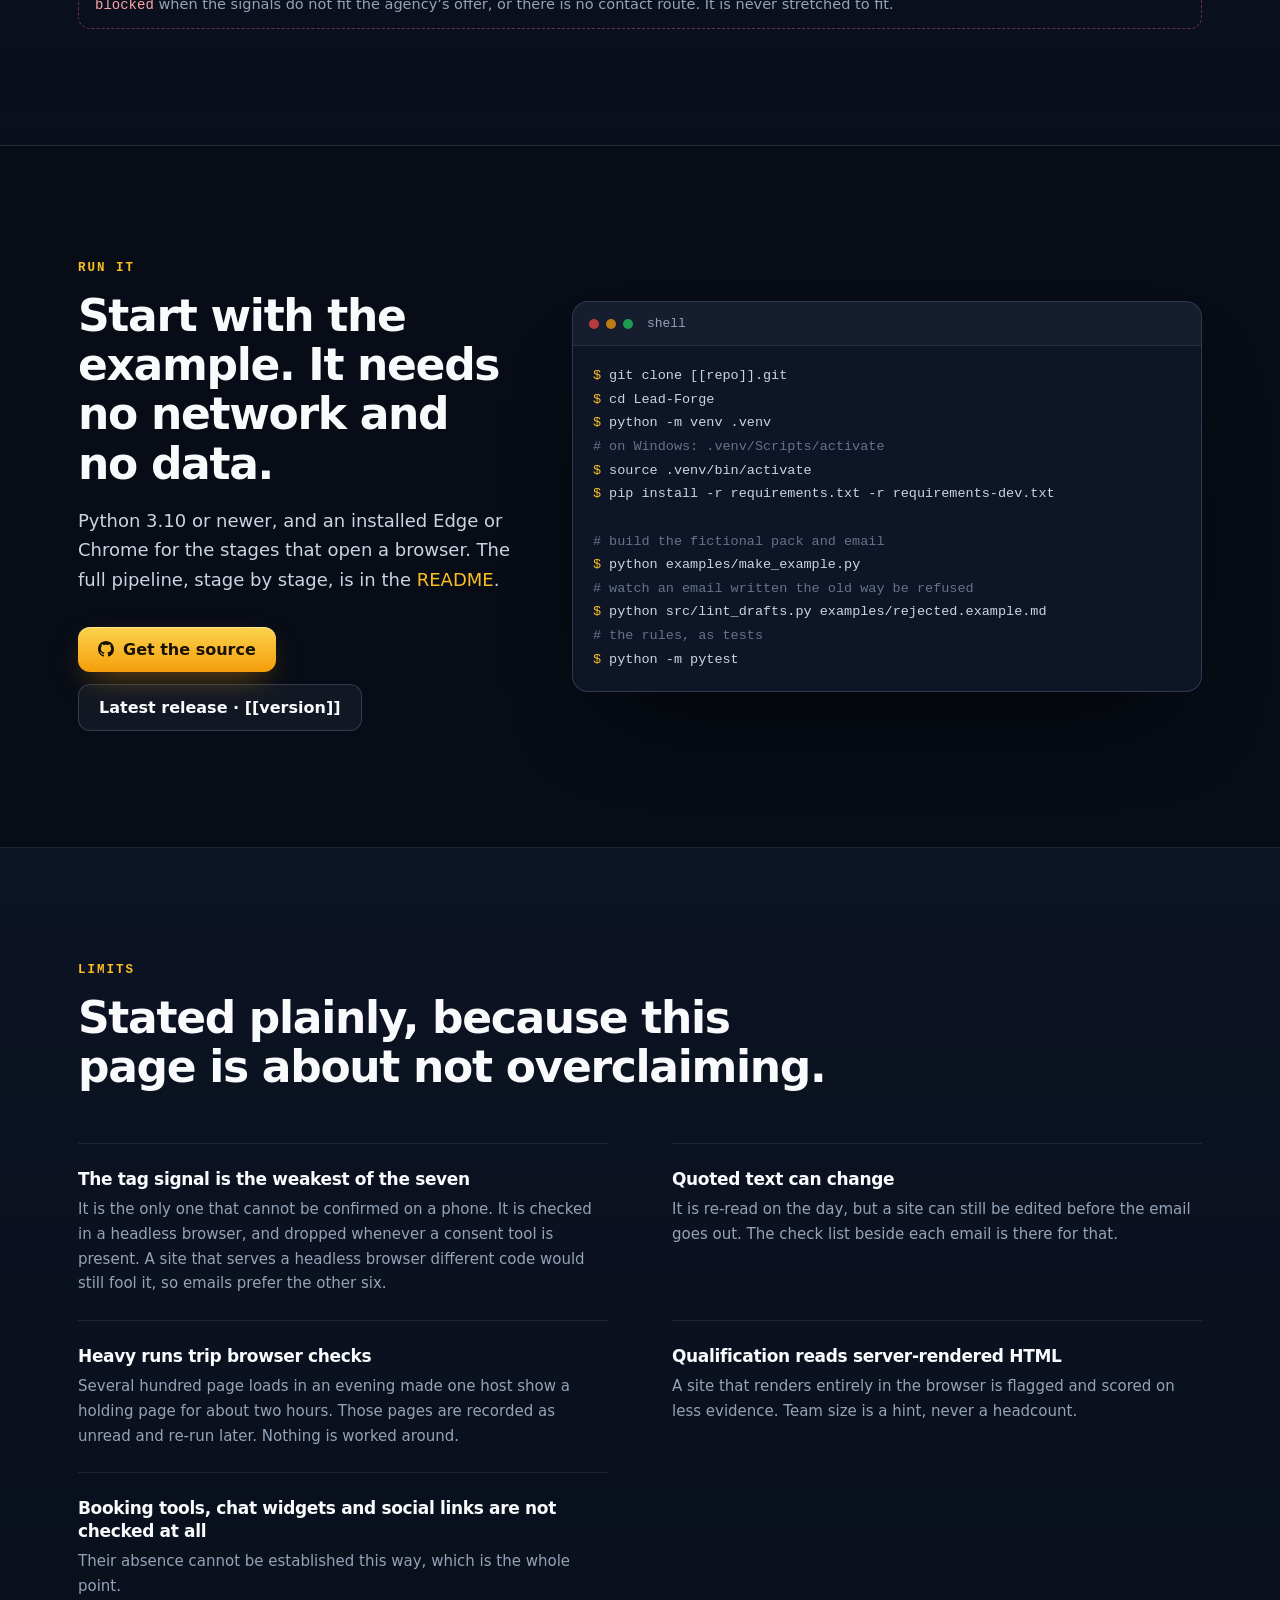
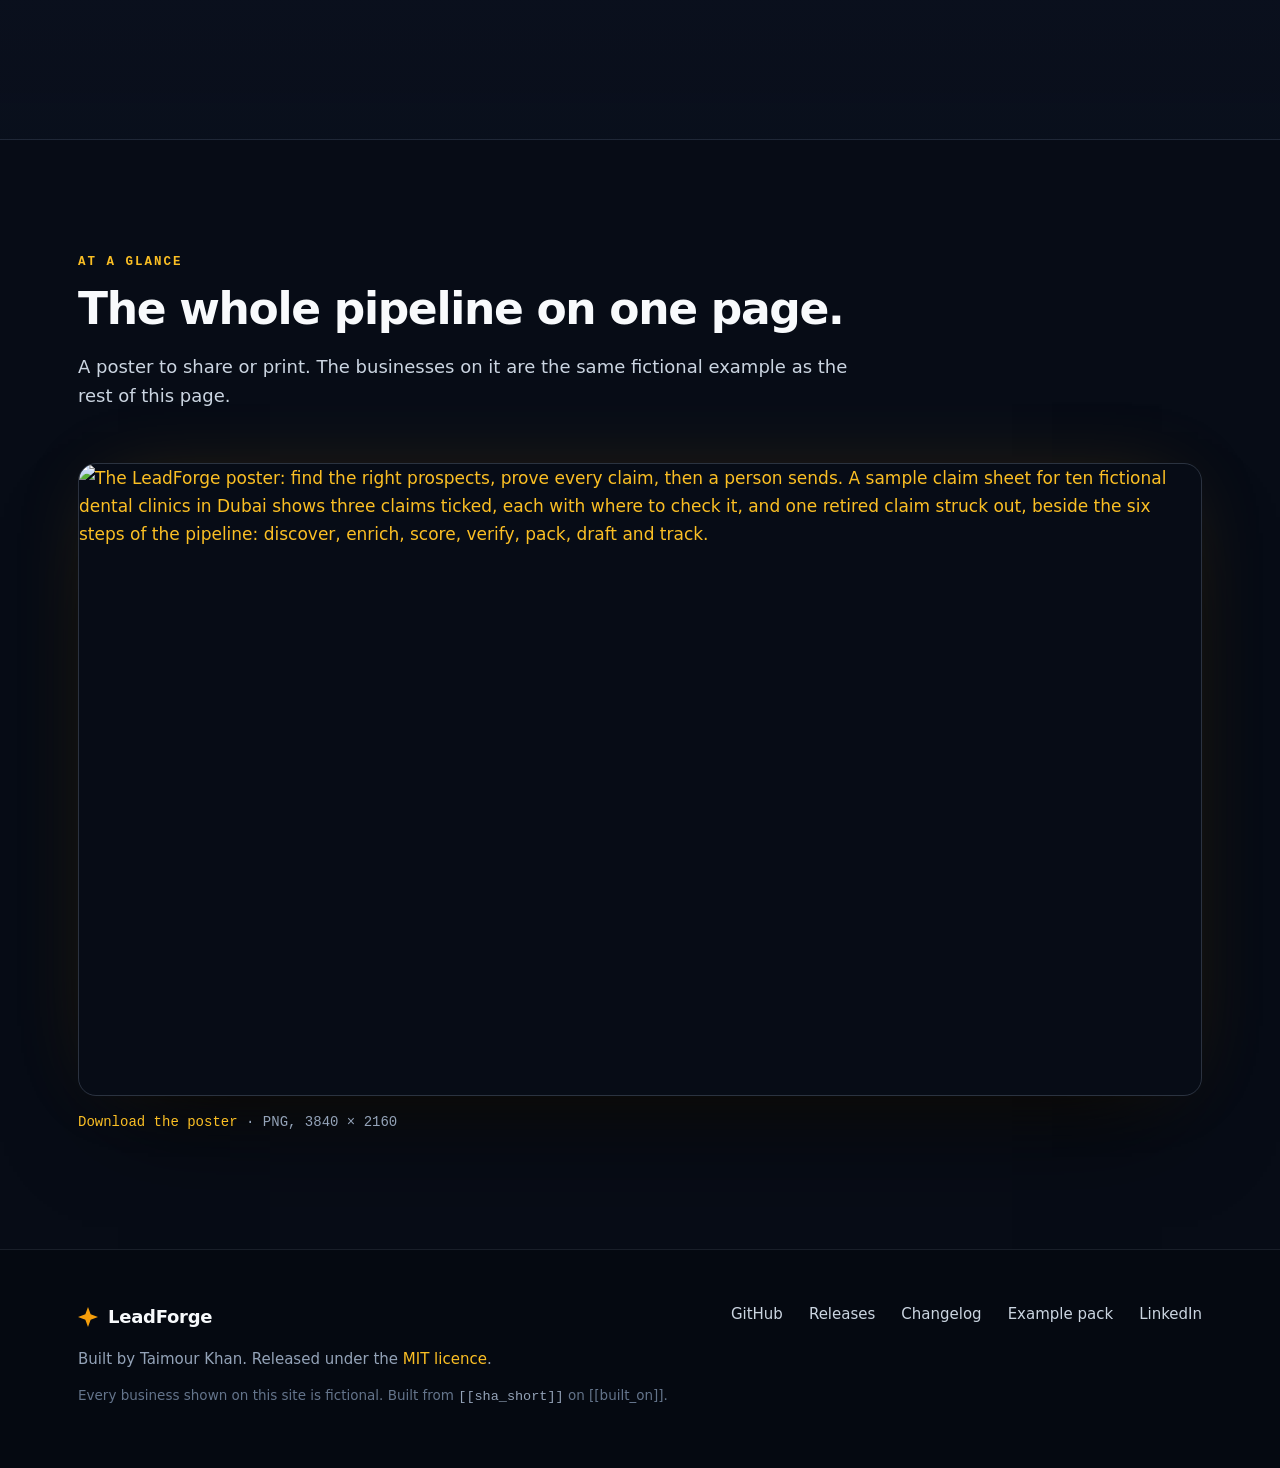
==== commit 14b9dd58: "Show the poster on the README and the live page The README shows it under the opening numbers. The l" ====
--- a/docs/site/index.html
+++ b/docs/site/index.html
@@ -483,6 +483,22 @@
   </div>
 </section>
 
+<!-- Poster -->
+<section id="poster" class="band">
+  <div class="wrap">
+    <header class="head reveal">
+      <p class="kicker">At a glance</p>
+      <h2>The whole pipeline on one page.</h2>
+      <p>A poster to share or print. The businesses on it are the same fictional example as the rest of this page.</p>
+    </header>
+    <figure class="poster reveal">
+      <a href="leadforge-poster@2x.png"><img src="leadforge-poster.png" srcset="leadforge-poster.png 1x, leadforge-poster@2x.png 2x"
+        width="1920" height="1080" loading="lazy" alt="The LeadForge poster: find the right prospects, prove every claim, then a person sends. A sample claim sheet for ten fictional dental clinics in Dubai shows three claims ticked, each with where to check it, and one retired claim struck out, beside the six steps of the pipeline: discover, enrich, score, verify, pack, draft and track."></a>
+      <figcaption><a href="leadforge-poster@2x.png" download>Download the poster</a> · PNG, 3840 × 2160</figcaption>
+    </figure>
+  </div>
+</section>
+
 </main>
 
 <footer class="foot">
--- a/docs/site/site.css
+++ b/docs/site/site.css
@@ -112,6 +112,11 @@
 
 /* ---- sections ---- */
 .band { padding: 116px 0; }
+.poster { margin: 0; }
+.poster img { display: block; width: 100%; height: auto; border-radius: 18px; border: 1px solid var(--line-2);
+              box-shadow: 0 50px 100px -40px rgba(0, 0, 0, .9), 0 0 80px -30px rgba(245, 158, 11, .25); }
+.poster figcaption { margin-top: 16px; font: 14px/1.5 var(--mono); color: var(--muted); }
+.poster figcaption a { color: var(--amber-2); }
 .band.alt { background: linear-gradient(180deg, rgba(15, 23, 42, .62), rgba(15, 23, 42, .28)); border-block: 1px solid var(--line); }
 .head { max-width: 780px; margin: 0 0 52px; }
 h2 { font-size: clamp(30px, 3.5vw, 44px); line-height: 1.12; letter-spacing: -.03em; }
